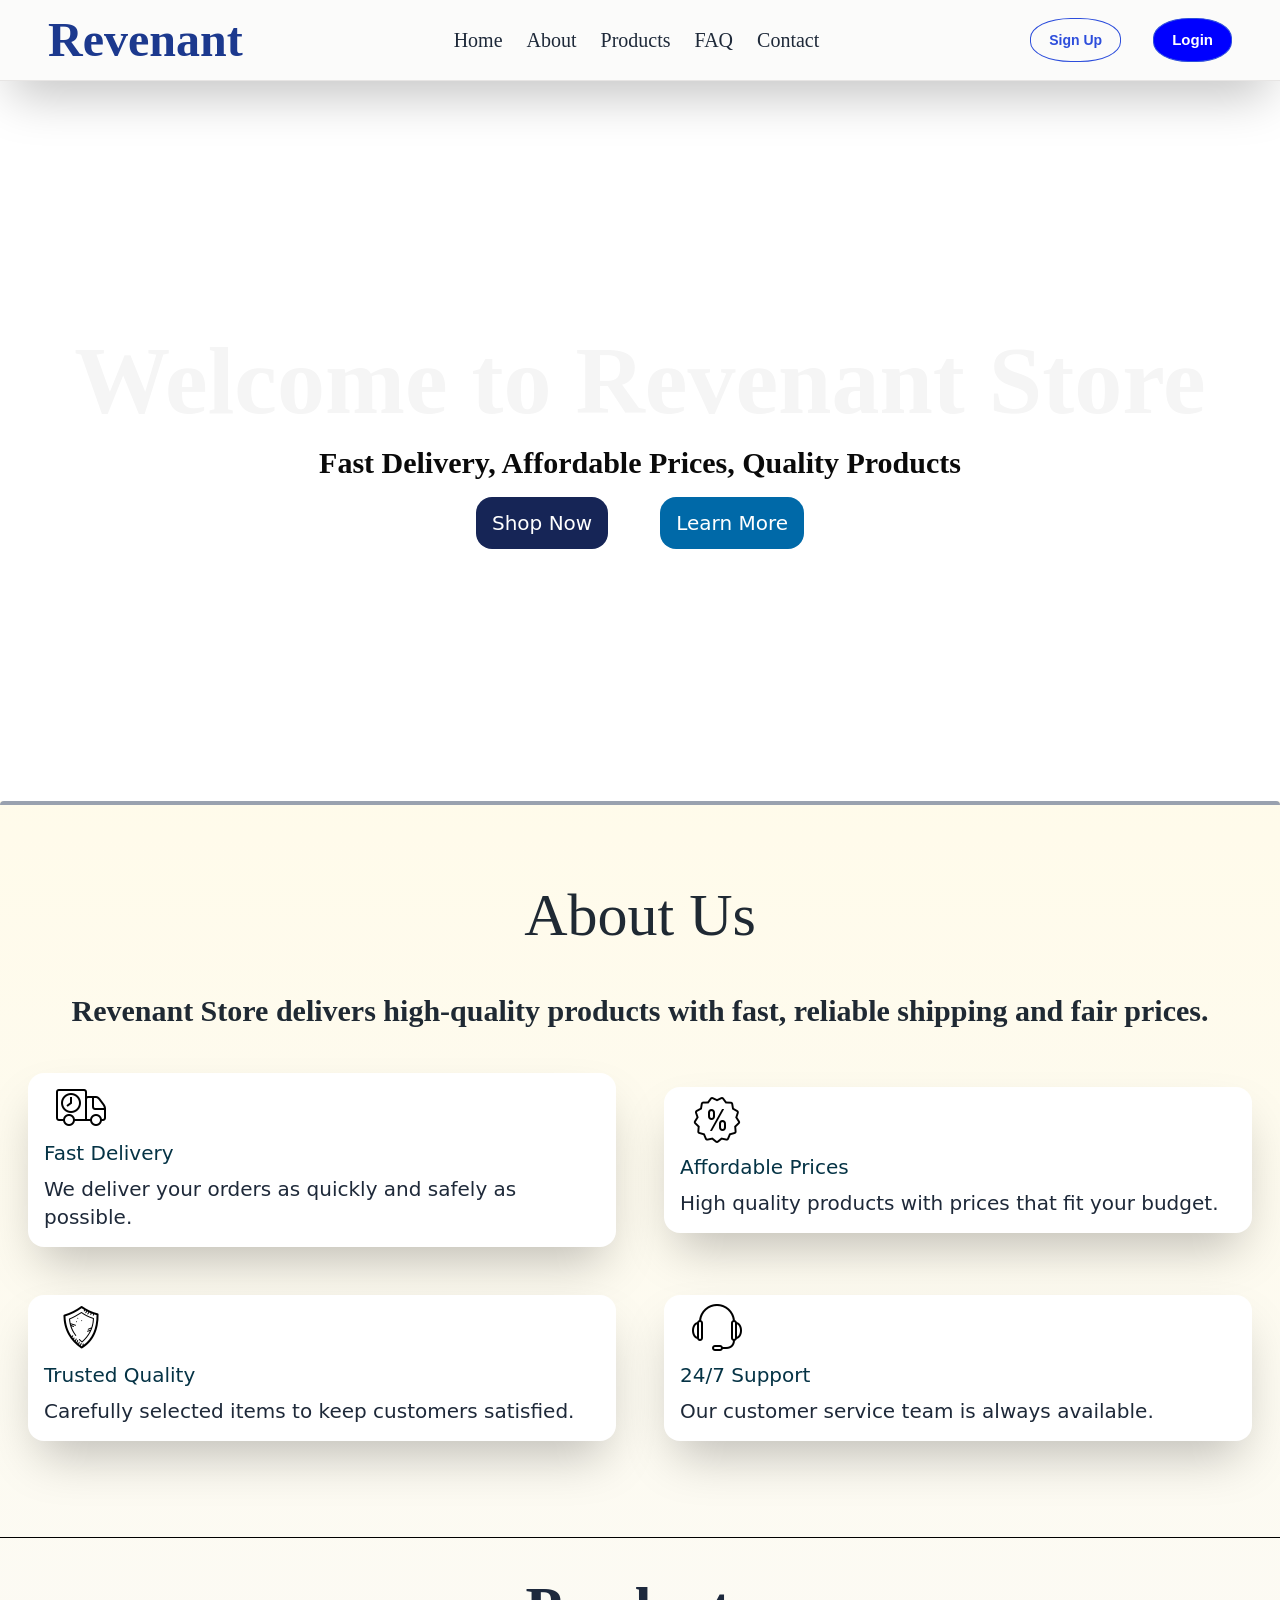
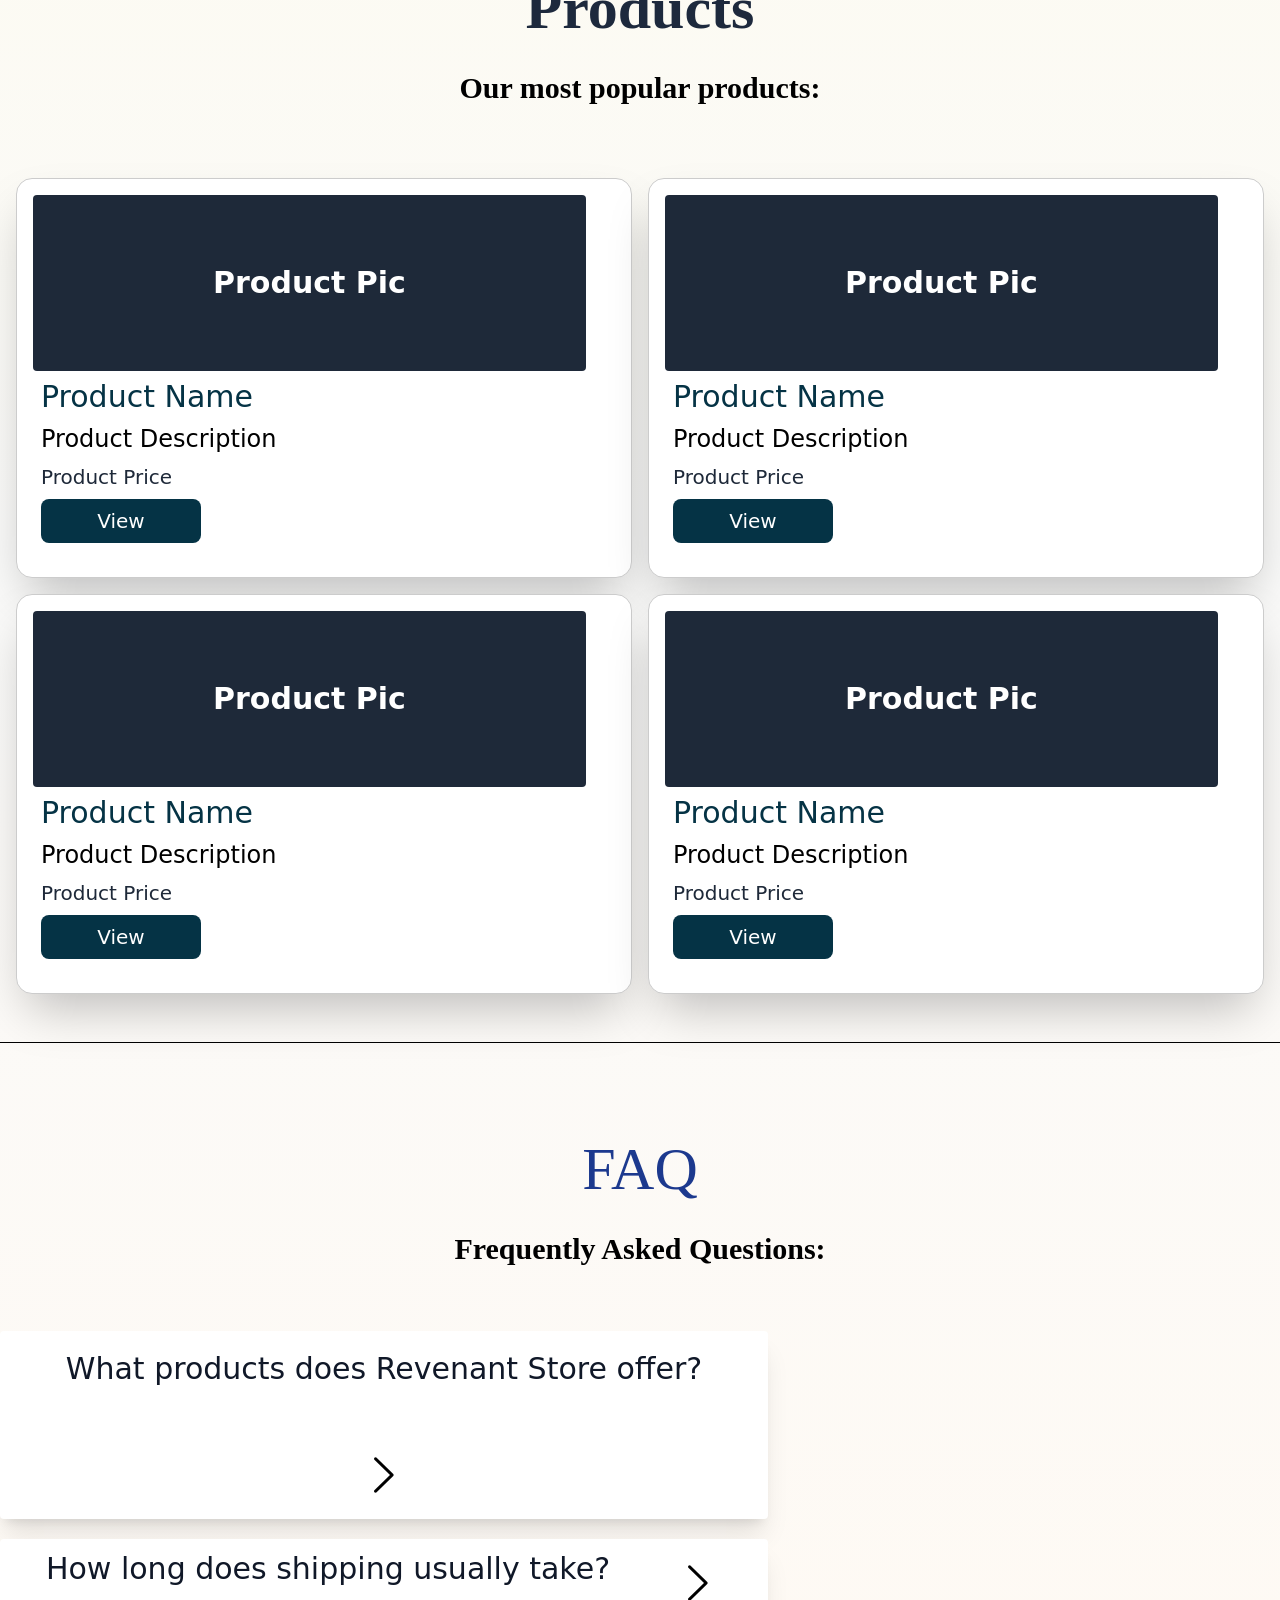
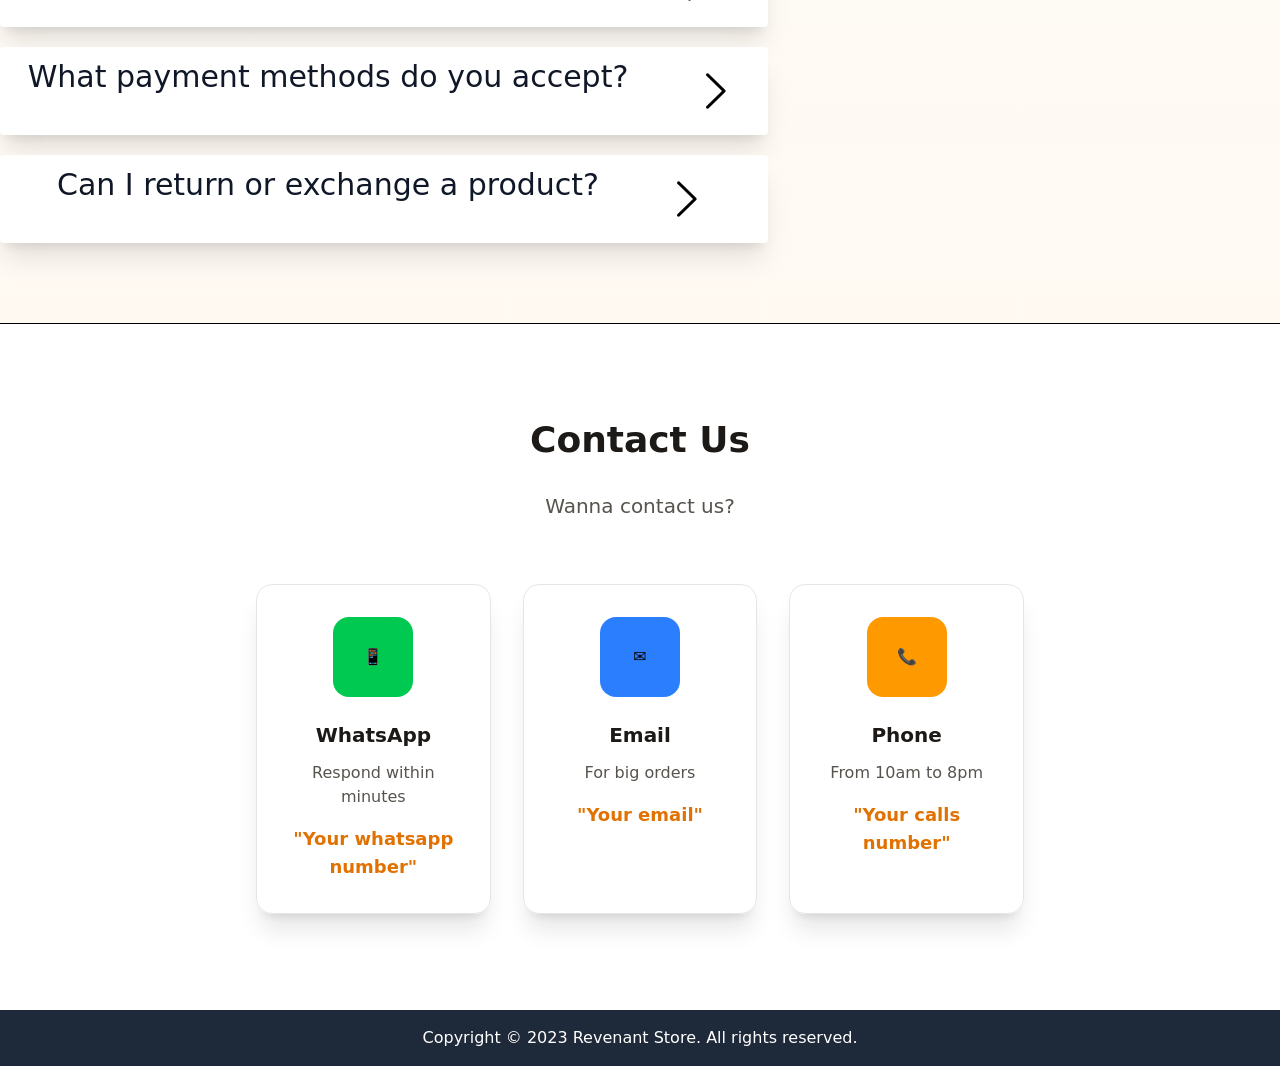
==== index.html @ ee5fde80 "Add files via upload" ====
<!DOCTYPE html>
<html lang="en">
<head>
    <meta charset="UTF-8">
    <meta name="viewport" content="width=device-width, initial-scale=1.0">
    <title>Revenant Store</title>
    <link rel="stylesheet" href="./output.css">
</head>
<body class="min-h-screen w-full overflow-x-hidden" >
    <!-- Header -->
    <div class="bg-stone-50/80 backdrop-blur-md border-b border-stone-200 z-50 sticky top-0 shadow-2xl bitter px-12  p-4">
        <nav class="  flex justify-between items-center">
            <!-- Hamburger Menu -->
            <div class="hamburger-menu w-10 h-5 flex flex-col lg:hidden justify-between gap-1 text-black">
                <span class=" w-full h-full rounded-4xl bg-black">
                </span>
                <span class=" w-full h-full rounded-4xl bg-black">
                </span>
                <span class=" w-full h-full rounded-4xl  bg-black">
                </span>
            </div>
            <!-- Logo -->
            <div class="text-5xl text-blue-900 font-semibold cursor-pointer nav-link">
                <h1><a href=""> Revenant</a></h1>
            </div>
            <!-- Menu --> 
            <div>
                <ul class="nav-menu  text-xl text-gray-800 justify-center items-center gap-6" >
                    <li>
                        <a class="nav-link" href="#">Home</a>
                    </li>
                    <li>
                        <a class="nav-link" href="#About">About</a>
                    </li>
                    <li>
                        <a class="nav-link" href="#Products">Products</a>
                    </li>
                    <li>
                        <a class="nav-link" href="#FAQ">FAQ</a>
                    </li>
                    <li>
                        <a class="nav-link" href="#Contact">Contact</a>
                    </li>
                </ul>
            </div>
            <!-- Auth-Buttons -->
                <div class="auth-btns gap-8">
                    <button class="sign-up"><a class="text-sm text-[#2d4edc] font-bold font-" href="">Sign Up</a></button>
                    <button class="log-in"><a href="">Login</a></button>
                </div>
             </div>
        </nav>
    </div>
        <!-- Hero Section -->
    <section class="flex 2xl:w-full xl:w-full flex-col justify-center items-center h-[720px] " style="background-image:  url(https://images.unsplash.com/photo-1761623134341-b746e26f4325?q=80&w=1615&auto=format&fit=crop&ixlib=rb-4.1.0&ixid=M3wxMjA3fDB8MHxwaG90by1wYWdlfHx8fGVufDB8fHx8fA%3D%3D);
     background-size:cover ;">
        <h1 class=" font-bold text-neutral-100 text-8xl max-lg:text-6xl max-xl:text-7xl max-md:text-5xl max-sm:text-4xl  text-center bitter m-4">Welcome to Revenant Store</h1>
        <p class=" font-extrabold text-3xl  text-neutral-950 max-lg:text-2xl max-sm:text-lg text-center bitter">Fast Delivery, Affordable Prices, Quality Products</p>
        <div class="flex justify-center items-center gap-5">
            <button class="text-xl shop cursor-pointer hover:bg-blue-800 bg-blue-950 py-3 font-medium px-4 rounded-2xl m-4 text-white">Shop Now</button>
            <button class="text-xl learn cursor-pointer bg-sky-700 hover:bg-sky-800   py-3 font-medium px-4 rounded-2xl m-4 text-white">Learn More</button>
        </div>
    </section>
    <section class="bg-gradient-to-b  from-amber-50   via-stone-50 to-orange-50/70 ">
            <!-- About Section -->
            <section id="About" class="border-t-4 border-gray-400 rounded  p-3  py-20 ">
            <div>
                <div class="flex flex-col items-center  text-[#1F2933] gap-12">
                    <h2 class="text-6xl  bitter">About Us</h1>
                    <p class="text-3xl mb-7 font-bold  bitter">Revenant Store delivers high‑quality products with fast, reliable shipping and fair prices.</p>
                </div>
            </div>
            
            <div class="grid grid-cols-2 max-md:grid-cols-1 justify-center items-center max-w-7xl mx-auto gap-12 p-4 ">
                <div class="bg-white p-2 rounded-2xl shadow-2xl max-w-2xl">
                    <img class="relative left-5" src="icons/icons8-delivery-50.png" alt="">
                    <h4 class="text-xl text-cyan-950 font-medium m-2">Fast Delivery</h4>
                    <p class="text-xl text-gray-800 font-medium mx-2 mb-2">We deliver your orders as quickly and safely as possible.</p>
                </div>
                <div class="bg-white p-2 rounded-2xl shadow-2xl max-w-2xl ">
                    <img class="relative left-5" src="icons/icons8-discount-50.png" alt="">
                    <h4 class="text-xl text-cyan-950 font-medium m-2">Affordable Prices</h4>
                    <p class="text-xl text-gray-800 font-medium mx-2 mb-2">High quality products with prices that fit your budget.</p>
                </div>
                <div class="bg-white p-2 rounded-2xl shadow-2xl max-w-2xl ">
                    <img class="relative left-5" src="icons/icons8-shield-50.png" alt="">
                    <h4 class="text-xl text-cyan-950 font-medium m-2">Trusted Quality</h4>
                    <p class="text-xl text-gray-800 font-medium mx-2 mb-2">Carefully selected items to keep customers satisfied.</p>
                </div>
                <div class="bg-white p-2 rounded-2xl shadow-2xl max-w-2xl ">
                    <img class="relative left-5" src="icons/icons8-headset-50.png" alt="">
                    <h4 class="text-xl text-cyan-950 font-medium m-2">24/7 Support</h4>
                    <p class="text-xl text-gray-800 font-medium mx-2 mb-2">Our customer service team is always available.</p>
                </div>
            </div>
        </section>
        <hr>
        <!-- Products Section -->
        <section id="Products" class=" py-8">
        <div class="flex flex-col justify-center items-center p-2 gap-8">
            <h2 class="text-6xl text-slate-800 font-bold bitter">Products</h1>
            <p class="text-3xl mb-12 font-bold  bitter">Our most popular products:</p>
        </div>
        <div>
            <div class=" grid grid-cols-2 max-lg:grid-cols-1 max-lg:max-w-5xl place-items-center max-w-7xl mx-auto gap-4 p-4 ">
                <div class="product-card max-lg:max-w-2xl bg-white p-4 rounded-2xl shadow-2xl flex flex-col">
                    <div class="bg-gray-800 w-[95%] rounded h-44 flex justify-center items-center" >
                        <p class="text-3xl font-semibold text-white">Product Pic</p>
                    </div>
                    <div class="flex flex-col justify-start items-start">
                        <h4 class="text-3xl text-cyan-950 font-medium m-2">Product Name</h4>
                        <p class="text-2xl text-gr   ay-800 font-medium mx-2 mb-2">Product Description</p>
                        <p class="text-xl text-gray-800 font-medium mx-2 mb-2">Product Price</p>
                        <button class="bg-cyan-950 text-xl text-white py-2 px-4 w-40 rounded-lg mx-2 mb-2">View</button>
                    </div>
                </div>
                
                <div class="product-card max-lg:max-w-2xl bg-white p-4 rounded-2xl shadow-2xl flex flex-col">
                    <div class="bg-gray-800 w-[95%] rounded h-44 flex justify-center items-center" >
                        <p class="text-3xl font-semibold text-white">Product Pic</p>
                    </div>
                    <div class="flex flex-col justify-start items-start">
                        <h4 class="text-3xl text-cyan-950 font-medium m-2">Product Name</h4>
                        <p class="text-2xl text-gr   ay-800 font-medium mx-2 mb-2">Product Description</p>
                        <p class="text-xl text-gray-800 font-medium mx-2 mb-2">Product Price</p>
                        <button class="bg-cyan-950 text-xl text-white py-2 px-4 w-40 rounded-lg mx-2 mb-2">View</button>
                    </div>
                </div>
                
                <div class="product-card max-lg:max-w-2xl bg-white p-4 rounded-2xl shadow-2xl flex flex-col">
                    <div class="bg-gray-800 w-[95%] rounded h-44 flex justify-center items-center" >
                        <p class="text-3xl font-semibold text-white">Product Pic</p>
                    </div>
                    <div class="flex flex-col justify-start items-start">
                        <h4 class="text-3xl text-cyan-950 font-medium m-2">Product Name</h4>
                        <p class="text-2xl text-gr   ay-800 font-medium mx-2 mb-2">Product Description</p>
                        <p class="text-xl text-gray-800 font-medium mx-2 mb-2">Product Price</p>
                        <button class="bg-cyan-950 text-xl text-white py-2 px-4 w-40 rounded-lg mx-2 mb-2">View</button>
                    </div>
                </div>
                <div class="product-card max-lg:max-w-2xl max-lg:hidden bg-white p-4 rounded-2xl shadow-2xl flex flex-col">
                    <div class="bg-gray-800 w-[95%] rounded h-44 flex justify-center items-center" >
                        <p class="text-3xl font-semibold text-white">Product Pic</p>
                    </div>
                    <div class="flex flex-col justify-start items-start">
                        <h4 class="text-3xl text-cyan-950 font-medium m-2">Product Name</h4>
                        <p class="text-2xl text-gr   ay-800 font-medium mx-2 mb-2">Product Description</p>
                        <p class="text-xl text-gray-800 font-medium mx-2 mb-2">Product Price</p>
                        <button class="bg-cyan-950 text-xl text-white py-2 px-4 w-40 rounded-lg mx-2 mb-2">View</button>
                    </div>
                </div>
                
            </div>
        </div>
        </section>
        <hr>
            <!-- FAQ Section -->
        <section id="FAQ" class="py-20">
            <div class="flex flex-col justify-center items-center p-4 gap-8">
                    <h2 class="text-6xl text-start text-blue-900 bitter">FAQ</h1>
                    <p class="text-3xl mb-12 font-bold  bitter">Frequently Asked Questions:</p>
            </div>
            <div class="flex flex-col max-w-3xl justify-start items-start gap-5">
                <!-- question-1 -->
                <div class="faq-item flex flex-col items-center justify-center">
                    <div  class="  question flex-wrap rounded  cursor-pointer hover:bg-zinc-200 transition-all duration-150 delay-25 flex justify-center  bg-white shadow-xl p-5 gap-16 ">
                        <h5 class="text-gray-900 text-center text-3xl max-md:text-2xl">What products does Revenant Store offer?</h5>
                        <img class="arrow" src="icons/icons8-arrow-48.png" alt="">
                    </div>
                    <div class=" answer bg-gray-100 ">
                        <p class="text-gray-600 text-2xl m-4">We offer a variety of high‑quality products selected to match customers’ daily needs.</p>
                    </div>
                </div>
                <!-- question-2 -->
                <div class="faq-item flex flex-col items-center justify-center">
                    <div  class=" question flex-wrap rounded  cursor-pointer hover:bg-zinc-200 transition-all duration-150 delay-25 flex justify-center items-stretch bg-white shadow-xl p-5 gap-16 ">
                        <h5 class="text-gray-900 relative bottom-2 text-center text-3xl">How long does shipping usually take?</h5>
                        <img class="arrow" src="icons/icons8-arrow-48.png" alt="">
                    </div>
                    <div class=" answer w-full  bg-gray-100 ">
                        <p class="text-gray-600 text-2xl m-4">Orders are typically processed within 24 hours, and delivery takes about 2–5
                            business days depending on your location.    
                        </p>
                    </div>
                </div>
                <!-- question-3 -->
                <div class="faq-item flex flex-col items-center justify-center">
                    <div  class=" question flex-wrap rounded  cursor-pointer hover:bg-zinc-200 transition-all duration-150 delay-25 flex justify-center items-stretch bg-white shadow-xl p-5 gap-16">
                        <h5 class="text-gray-900 relative bottom-2 text-center text-3xl">What payment methods do you accept?</h5>
                        <img class="arrow" src="icons/icons8-arrow-48.png" alt="">
                    </div>
                    <div class=" answer bg-gray-100  ">
                        <p class="text-gray-600 text-2xl m-4">We accept major credit/debit cards and other secure online payment options.</p>
                    </div>
                </div>
                <!-- question-4 -->
                <div class="faq-item max-w-3xl flex flex-col items-center justify-center">
                    <div  class=" question flex-wrap rounded  cursor-pointer hover:bg-zinc-200 transition-all duration-150 delay-25 flex justify-center items-stretch bg-white shadow-xl p-5 gap-16">
                        <h5 class="text-gray-900 relative bottom-2 text-center text-3xl">Can I return or exchange a product?</h5>
                        <img class="arrow" src="icons/icons8-arrow-48.png" alt="">
                    </div>
                    <div class=" answer bg-gray-100 ">
                        <p class="text-gray-600 text-2xl">Yes, you can request a return or exchange within a limited period if the product is 
                            unused and in its original condition.

                        </p>
                    </div>
                </div>
            </div>
        </section>
    </section>
    <hr>
    <!-- Contact Section -->
    <section class="py-24 relative z-10" id="Contact">
        <div class="max-w-4xl mx-auto px-6 text-center">
            <div>
                <h2 class="text-4xl font-bold text-stone-900 mb-8">Contact Us</h2>
                <p class="text-stone-600 mb-16 max-w-2xl mx-auto text-xl">Wanna contact us?</p>
            </div>
            <div class="grid md:grid-cols-3 gap-8 max-w-3xl mx-auto">
            <!-- WhatsApp -->
                <a href="#Contact" class="group bg-white/90 backdrop-blur-sm p-8 rounded-2xl border border-stone-200 shadow-xl hover:shadow-2xl hover:border-amber-300 transition-all duration-500 flex flex-col items-center text-center">
                    <div class="w-20 h-20 bg-green-500 rounded-2xl flex items-center justify-center mb-6 group-hover:scale-110 transition-transform">
                    📱
                    </div>
                    <h3 class="text-xl font-bold text-stone-900 mb-3">WhatsApp</h3>
                    <p class="text-stone-600 mb-4">Respond within minutes</p>
                    <span class="text-amber-600 font-bold text-lg">"Your whatsapp number"</span>
                </a>
            
            <!-- Email -->
                <a href="#Contact" class="group bg-white/90 backdrop-blur-sm p-8 rounded-2xl border border-stone-200 shadow-xl hover:shadow-2xl hover:border-amber-300 transition-all duration-500 flex flex-col items-center text-center">
                    <div class="w-20 h-20 bg-blue-500 rounded-2xl flex items-center justify-center mb-6 group-hover:scale-110 transition-transform">
                    ✉️
                    </div>
                    <h3 class="text-xl font-bold text-stone-900 mb-3">Email</h3>
                    <p class="text-stone-600 mb-4">For big orders</p>
                    <span class="text-amber-600 font-bold text-lg">"Your email"</span>
                </a>
            
            <!-- Phone -->
                <a href="#Contact" class="group bg-white/90 backdrop-blur-sm p-8 rounded-2xl border border-stone-200 shadow-xl hover:shadow-2xl hover:border-amber-300 transition-all duration-500 flex flex-col items-center text-center">
                    <div class="w-20 h-20 bg-amber-500 rounded-2xl flex items-center justify-center mb-6 group-hover:scale-110 transition-transform">
                    📞
                    </div>
                    <h3 class="text-xl font-bold text-stone-900 mb-3">Phone</h3>
                    <p class="text-stone-600 mb-4">From 10am to 8pm</p>
                    <span class="text-amber-600 font-bold text-lg">"Your calls number"</span>
                </a>
            </div>
        </div>
    </section>

    <footer>
        <div class="bg-gray-800 p-4 text-white text-center">
            <p>Copyright &copy; 2023 Revenant Store. All rights reserved.</p>
        </div>
    </footer>

    <!--script-->
    <script src="script.js"></script>
</body>
</html>
---- output.css ----
/*! tailwindcss v4.1.18 | MIT License | https://tailwindcss.com */
@layer properties;
@layer theme, base, components, utilities;
@layer theme {
  :root, :host {
    --font-sans: ui-sans-serif, system-ui, sans-serif, "Apple Color Emoji",
      "Segoe UI Emoji", "Segoe UI Symbol", "Noto Color Emoji";
    --font-mono: ui-monospace, SFMono-Regular, Menlo, Monaco, Consolas, "Liberation Mono",
      "Courier New", monospace;
    --color-orange-50: oklch(98% 0.016 73.684);
    --color-amber-50: oklch(98.7% 0.022 95.277);
    --color-amber-300: oklch(87.9% 0.169 91.605);
    --color-amber-500: oklch(76.9% 0.188 70.08);
    --color-amber-600: oklch(66.6% 0.179 58.318);
    --color-amber-700: oklch(55.5% 0.163 48.998);
    --color-green-500: oklch(72.3% 0.219 149.579);
    --color-cyan-950: oklch(30.2% 0.056 229.695);
    --color-sky-700: oklch(50% 0.134 242.749);
    --color-sky-800: oklch(44.3% 0.11 240.79);
    --color-blue-500: oklch(62.3% 0.214 259.815);
    --color-blue-800: oklch(42.4% 0.199 265.638);
    --color-blue-900: oklch(37.9% 0.146 265.522);
    --color-blue-950: oklch(28.2% 0.091 267.935);
    --color-slate-800: oklch(27.9% 0.041 260.031);
    --color-gray-100: oklch(96.7% 0.003 264.542);
    --color-gray-400: oklch(70.7% 0.022 261.325);
    --color-gray-600: oklch(44.6% 0.03 256.802);
    --color-gray-800: oklch(27.8% 0.033 256.848);
    --color-gray-900: oklch(21% 0.034 264.665);
    --color-zinc-200: oklch(92% 0.004 286.32);
    --color-neutral-100: oklch(97% 0 0);
    --color-neutral-950: oklch(14.5% 0 0);
    --color-stone-50: oklch(98.5% 0.001 106.423);
    --color-stone-200: oklch(92.3% 0.003 48.717);
    --color-stone-600: oklch(44.4% 0.011 73.639);
    --color-stone-900: oklch(21.6% 0.006 56.043);
    --color-black: #000;
    --color-white: #fff;
    --spacing: 0.25rem;
    --container-2xl: 42rem;
    --container-3xl: 48rem;
    --container-4xl: 56rem;
    --container-5xl: 64rem;
    --container-7xl: 80rem;
    --text-sm: 0.875rem;
    --text-sm--line-height: calc(1.25 / 0.875);
    --text-lg: 1.125rem;
    --text-lg--line-height: calc(1.75 / 1.125);
    --text-xl: 1.25rem;
    --text-xl--line-height: calc(1.75 / 1.25);
    --text-2xl: 1.5rem;
    --text-2xl--line-height: calc(2 / 1.5);
    --text-3xl: 1.875rem;
    --text-3xl--line-height: calc(2.25 / 1.875);
    --text-4xl: 2.25rem;
    --text-4xl--line-height: calc(2.5 / 2.25);
    --text-5xl: 3rem;
    --text-5xl--line-height: 1;
    --text-6xl: 3.75rem;
    --text-6xl--line-height: 1;
    --text-7xl: 4.5rem;
    --text-7xl--line-height: 1;
    --text-8xl: 6rem;
    --text-8xl--line-height: 1;
    --font-weight-medium: 500;
    --font-weight-semibold: 600;
    --font-weight-bold: 700;
    --font-weight-extrabold: 800;
    --radius-lg: 0.5rem;
    --radius-2xl: 1rem;
    --radius-4xl: 2rem;
    --ease-in-out: cubic-bezier(0.4, 0, 0.2, 1);
    --blur-sm: 8px;
    --blur-md: 12px;
    --default-transition-duration: 150ms;
    --default-transition-timing-function: cubic-bezier(0.4, 0, 0.2, 1);
    --default-font-family: var(--font-sans);
    --default-mono-font-family: var(--font-mono);
  }
}
@layer base {
  *, ::after, ::before, ::backdrop, ::file-selector-button {
    box-sizing: border-box;
    margin: 0;
    padding: 0;
    border: 0 solid;
  }
  html, :host {
    line-height: 1.5;
    -webkit-text-size-adjust: 100%;
    tab-size: 4;
    font-family: var(--default-font-family, ui-sans-serif, system-ui, sans-serif, "Apple Color Emoji", "Segoe UI Emoji", "Segoe UI Symbol", "Noto Color Emoji");
    font-feature-settings: var(--default-font-feature-settings, normal);
    font-variation-settings: var(--default-font-variation-settings, normal);
    -webkit-tap-highlight-color: transparent;
  }
  hr {
    height: 0;
    color: inherit;
    border-top-width: 1px;
  }
  abbr:where([title]) {
    -webkit-text-decoration: underline dotted;
    text-decoration: underline dotted;
  }
  h1, h2, h3, h4, h5, h6 {
    font-size: inherit;
    font-weight: inherit;
  }
  a {
    color: inherit;
    -webkit-text-decoration: inherit;
    text-decoration: inherit;
  }
  b, strong {
    font-weight: bolder;
  }
  code, kbd, samp, pre {
    font-family: var(--default-mono-font-family, ui-monospace, SFMono-Regular, Menlo, Monaco, Consolas, "Liberation Mono", "Courier New", monospace);
    font-feature-settings: var(--default-mono-font-feature-settings, normal);
    font-variation-settings: var(--default-mono-font-variation-settings, normal);
    font-size: 1em;
  }
  small {
    font-size: 80%;
  }
  sub, sup {
    font-size: 75%;
    line-height: 0;
    position: relative;
    vertical-align: baseline;
  }
  sub {
    bottom: -0.25em;
  }
  sup {
    top: -0.5em;
  }
  table {
    text-indent: 0;
    border-color: inherit;
    border-collapse: collapse;
  }
  :-moz-focusring {
    outline: auto;
  }
  progress {
    vertical-align: baseline;
  }
  summary {
    display: list-item;
  }
  ol, ul, menu {
    list-style: none;
  }
  img, svg, video, canvas, audio, iframe, embed, object {
    display: block;
    vertical-align: middle;
  }
  img, video {
    max-width: 100%;
    height: auto;
  }
  button, input, select, optgroup, textarea, ::file-selector-button {
    font: inherit;
    font-feature-settings: inherit;
    font-variation-settings: inherit;
    letter-spacing: inherit;
    color: inherit;
    border-radius: 0;
    background-color: transparent;
    opacity: 1;
  }
  :where(select:is([multiple], [size])) optgroup {
    font-weight: bolder;
  }
  :where(select:is([multiple], [size])) optgroup option {
    padding-inline-start: 20px;
  }
  ::file-selector-button {
    margin-inline-end: 4px;
  }
  ::placeholder {
    opacity: 1;
  }
  @supports (not (-webkit-appearance: -apple-pay-button))  or (contain-intrinsic-size: 1px) {
    ::placeholder {
      color: currentcolor;
      @supports (color: color-mix(in lab, red, red)) {
        color: color-mix(in oklab, currentcolor 50%, transparent);
      }
    }
  }
  textarea {
    resize: vertical;
  }
  ::-webkit-search-decoration {
    -webkit-appearance: none;
  }
  ::-webkit-date-and-time-value {
    min-height: 1lh;
    text-align: inherit;
  }
  ::-webkit-datetime-edit {
    display: inline-flex;
  }
  ::-webkit-datetime-edit-fields-wrapper {
    padding: 0;
  }
  ::-webkit-datetime-edit, ::-webkit-datetime-edit-year-field, ::-webkit-datetime-edit-month-field, ::-webkit-datetime-edit-day-field, ::-webkit-datetime-edit-hour-field, ::-webkit-datetime-edit-minute-field, ::-webkit-datetime-edit-second-field, ::-webkit-datetime-edit-millisecond-field, ::-webkit-datetime-edit-meridiem-field {
    padding-block: 0;
  }
  ::-webkit-calendar-picker-indicator {
    line-height: 1;
  }
  :-moz-ui-invalid {
    box-shadow: none;
  }
  button, input:where([type="button"], [type="reset"], [type="submit"]), ::file-selector-button {
    appearance: button;
  }
  ::-webkit-inner-spin-button, ::-webkit-outer-spin-button {
    height: auto;
  }
  [hidden]:where(:not([hidden="until-found"])) {
    display: none !important;
  }
}
@layer utilities {
  .relative {
    position: relative;
  }
  .sticky {
    position: sticky;
  }
  .top-0 {
    top: calc(var(--spacing) * 0);
  }
  .bottom-2 {
    bottom: calc(var(--spacing) * 2);
  }
  .left-5 {
    left: calc(var(--spacing) * 5);
  }
  .z-10 {
    z-index: 10;
  }
  .z-50 {
    z-index: 50;
  }
  .m-2 {
    margin: calc(var(--spacing) * 2);
  }
  .m-4 {
    margin: calc(var(--spacing) * 4);
  }
  .mx-2 {
    margin-inline: calc(var(--spacing) * 2);
  }
  .mx-auto {
    margin-inline: auto;
  }
  .mb-2 {
    margin-bottom: calc(var(--spacing) * 2);
  }
  .mb-3 {
    margin-bottom: calc(var(--spacing) * 3);
  }
  .mb-4 {
    margin-bottom: calc(var(--spacing) * 4);
  }
  .mb-6 {
    margin-bottom: calc(var(--spacing) * 6);
  }
  .mb-7 {
    margin-bottom: calc(var(--spacing) * 7);
  }
  .mb-8 {
    margin-bottom: calc(var(--spacing) * 8);
  }
  .mb-12 {
    margin-bottom: calc(var(--spacing) * 12);
  }
  .mb-16 {
    margin-bottom: calc(var(--spacing) * 16);
  }
  .flex {
    display: flex;
  }
  .grid {
    display: grid;
  }
  .h-5 {
    height: calc(var(--spacing) * 5);
  }
  .h-20 {
    height: calc(var(--spacing) * 20);
  }
  .h-44 {
    height: calc(var(--spacing) * 44);
  }
  .h-\[720px\] {
    height: 720px;
  }
  .h-full {
    height: 100%;
  }
  .min-h-screen {
    min-height: 100vh;
  }
  .w-10 {
    width: calc(var(--spacing) * 10);
  }
  .w-20 {
    width: calc(var(--spacing) * 20);
  }
  .w-40 {
    width: calc(var(--spacing) * 40);
  }
  .w-\[95\%\] {
    width: 95%;
  }
  .w-full {
    width: 100%;
  }
  .max-w-2xl {
    max-width: var(--container-2xl);
  }
  .max-w-3xl {
    max-width: var(--container-3xl);
  }
  .max-w-4xl {
    max-width: var(--container-4xl);
  }
  .max-w-7xl {
    max-width: var(--container-7xl);
  }
  .transform {
    transform: var(--tw-rotate-x,) var(--tw-rotate-y,) var(--tw-rotate-z,) var(--tw-skew-x,) var(--tw-skew-y,);
  }
  .cursor-pointer {
    cursor: pointer;
  }
  .grid-cols-2 {
    grid-template-columns: repeat(2, minmax(0, 1fr));
  }
  .flex-col {
    flex-direction: column;
  }
  .flex-wrap {
    flex-wrap: wrap;
  }
  .place-items-center {
    place-items: center;
  }
  .items-center {
    align-items: center;
  }
  .items-start {
    align-items: flex-start;
  }
  .items-stretch {
    align-items: stretch;
  }
  .justify-between {
    justify-content: space-between;
  }
  .justify-center {
    justify-content: center;
  }
  .justify-start {
    justify-content: flex-start;
  }
  .gap-1 {
    gap: calc(var(--spacing) * 1);
  }
  .gap-4 {
    gap: calc(var(--spacing) * 4);
  }
  .gap-5 {
    gap: calc(var(--spacing) * 5);
  }
  .gap-6 {
    gap: calc(var(--spacing) * 6);
  }
  .gap-8 {
    gap: calc(var(--spacing) * 8);
  }
  .gap-12 {
    gap: calc(var(--spacing) * 12);
  }
  .gap-16 {
    gap: calc(var(--spacing) * 16);
  }
  .overflow-x-hidden {
    overflow-x: hidden;
  }
  .rounded {
    border-radius: 0.25rem;
  }
  .rounded-2xl {
    border-radius: var(--radius-2xl);
  }
  .rounded-4xl {
    border-radius: var(--radius-4xl);
  }
  .rounded-lg {
    border-radius: var(--radius-lg);
  }
  .border {
    border-style: var(--tw-border-style);
    border-width: 1px;
  }
  .border-t-4 {
    border-top-style: var(--tw-border-style);
    border-top-width: 4px;
  }
  .border-b {
    border-bottom-style: var(--tw-border-style);
    border-bottom-width: 1px;
  }
  .border-gray-400 {
    border-color: var(--color-gray-400);
  }
  .border-stone-200 {
    border-color: var(--color-stone-200);
  }
  .bg-amber-500 {
    background-color: var(--color-amber-500);
  }
  .bg-black {
    background-color: var(--color-black);
  }
  .bg-blue-500 {
    background-color: var(--color-blue-500);
  }
  .bg-blue-950 {
    background-color: var(--color-blue-950);
  }
  .bg-cyan-950 {
    background-color: var(--color-cyan-950);
  }
  .bg-gray-100 {
    background-color: var(--color-gray-100);
  }
  .bg-gray-800 {
    background-color: var(--color-gray-800);
  }
  .bg-green-500 {
    background-color: var(--color-green-500);
  }
  .bg-sky-700 {
    background-color: var(--color-sky-700);
  }
  .bg-stone-50\/80 {
    background-color: color-mix(in srgb, oklch(98.5% 0.001 106.423) 80%, transparent);
    @supports (color: color-mix(in lab, red, red)) {
      background-color: color-mix(in oklab, var(--color-stone-50) 80%, transparent);
    }
  }
  .bg-white {
    background-color: var(--color-white);
  }
  .bg-white\/90 {
    background-color: color-mix(in srgb, #fff 90%, transparent);
    @supports (color: color-mix(in lab, red, red)) {
      background-color: color-mix(in oklab, var(--color-white) 90%, transparent);
    }
  }
  .bg-gradient-to-b {
    --tw-gradient-position: to bottom in oklab;
    background-image: linear-gradient(var(--tw-gradient-stops));
  }
  .from-amber-50 {
    --tw-gradient-from: var(--color-amber-50);
    --tw-gradient-stops: var(--tw-gradient-via-stops, var(--tw-gradient-position), var(--tw-gradient-from) var(--tw-gradient-from-position), var(--tw-gradient-to) var(--tw-gradient-to-position));
  }
  .via-stone-50 {
    --tw-gradient-via: var(--color-stone-50);
    --tw-gradient-via-stops: var(--tw-gradient-position), var(--tw-gradient-from) var(--tw-gradient-from-position), var(--tw-gradient-via) var(--tw-gradient-via-position), var(--tw-gradient-to) var(--tw-gradient-to-position);
    --tw-gradient-stops: var(--tw-gradient-via-stops);
  }
  .to-orange-50\/70 {
    --tw-gradient-to: color-mix(in srgb, oklch(98% 0.016 73.684) 70%, transparent);
    @supports (color: color-mix(in lab, red, red)) {
      --tw-gradient-to: color-mix(in oklab, var(--color-orange-50) 70%, transparent);
    }
    --tw-gradient-stops: var(--tw-gradient-via-stops, var(--tw-gradient-position), var(--tw-gradient-from) var(--tw-gradient-from-position), var(--tw-gradient-to) var(--tw-gradient-to-position));
  }
  .p-2 {
    padding: calc(var(--spacing) * 2);
  }
  .p-3 {
    padding: calc(var(--spacing) * 3);
  }
  .p-4 {
    padding: calc(var(--spacing) * 4);
  }
  .p-5 {
    padding: calc(var(--spacing) * 5);
  }
  .p-8 {
    padding: calc(var(--spacing) * 8);
  }
  .px-4 {
    padding-inline: calc(var(--spacing) * 4);
  }
  .px-6 {
    padding-inline: calc(var(--spacing) * 6);
  }
  .px-12 {
    padding-inline: calc(var(--spacing) * 12);
  }
  .py-2 {
    padding-block: calc(var(--spacing) * 2);
  }
  .py-3 {
    padding-block: calc(var(--spacing) * 3);
  }
  .py-8 {
    padding-block: calc(var(--spacing) * 8);
  }
  .py-20 {
    padding-block: calc(var(--spacing) * 20);
  }
  .py-24 {
    padding-block: calc(var(--spacing) * 24);
  }
  .text-center {
    text-align: center;
  }
  .text-start {
    text-align: start;
  }
  .text-2xl {
    font-size: var(--text-2xl);
    line-height: var(--tw-leading, var(--text-2xl--line-height));
  }
  .text-3xl {
    font-size: var(--text-3xl);
    line-height: var(--tw-leading, var(--text-3xl--line-height));
  }
  .text-4xl {
    font-size: var(--text-4xl);
    line-height: var(--tw-leading, var(--text-4xl--line-height));
  }
  .text-5xl {
    font-size: var(--text-5xl);
    line-height: var(--tw-leading, var(--text-5xl--line-height));
  }
  .text-6xl {
    font-size: var(--text-6xl);
    line-height: var(--tw-leading, var(--text-6xl--line-height));
  }
  .text-8xl {
    font-size: var(--text-8xl);
    line-height: var(--tw-leading, var(--text-8xl--line-height));
  }
  .text-lg {
    font-size: var(--text-lg);
    line-height: var(--tw-leading, var(--text-lg--line-height));
  }
  .text-sm {
    font-size: var(--text-sm);
    line-height: var(--tw-leading, var(--text-sm--line-height));
  }
  .text-xl {
    font-size: var(--text-xl);
    line-height: var(--tw-leading, var(--text-xl--line-height));
  }
  .font-bold {
    --tw-font-weight: var(--font-weight-bold);
    font-weight: var(--font-weight-bold);
  }
  .font-extrabold {
    --tw-font-weight: var(--font-weight-extrabold);
    font-weight: var(--font-weight-extrabold);
  }
  .font-medium {
    --tw-font-weight: var(--font-weight-medium);
    font-weight: var(--font-weight-medium);
  }
  .font-semibold {
    --tw-font-weight: var(--font-weight-semibold);
    font-weight: var(--font-weight-semibold);
  }
  .text-\[\#1F2933\] {
    color: #1F2933;
  }
  .text-\[\#2d4edc\] {
    color: #2d4edc;
  }
  .text-amber-600 {
    color: var(--color-amber-600);
  }
  .text-black {
    color: var(--color-black);
  }
  .text-blue-900 {
    color: var(--color-blue-900);
  }
  .text-cyan-950 {
    color: var(--color-cyan-950);
  }
  .text-gray-600 {
    color: var(--color-gray-600);
  }
  .text-gray-800 {
    color: var(--color-gray-800);
  }
  .text-gray-900 {
    color: var(--color-gray-900);
  }
  .text-neutral-100 {
    color: var(--color-neutral-100);
  }
  .text-neutral-950 {
    color: var(--color-neutral-950);
  }
  .text-slate-800 {
    color: var(--color-slate-800);
  }
  .text-stone-600 {
    color: var(--color-stone-600);
  }
  .text-stone-900 {
    color: var(--color-stone-900);
  }
  .text-white {
    color: var(--color-white);
  }
  .shadow-2xl {
    --tw-shadow: 0 25px 50px -12px var(--tw-shadow-color, rgb(0 0 0 / 0.25));
    box-shadow: var(--tw-inset-shadow), var(--tw-inset-ring-shadow), var(--tw-ring-offset-shadow), var(--tw-ring-shadow), var(--tw-shadow);
  }
  .shadow-xl {
    --tw-shadow: 0 20px 25px -5px var(--tw-shadow-color, rgb(0 0 0 / 0.1)), 0 8px 10px -6px var(--tw-shadow-color, rgb(0 0 0 / 0.1));
    box-shadow: var(--tw-inset-shadow), var(--tw-inset-ring-shadow), var(--tw-ring-offset-shadow), var(--tw-ring-shadow), var(--tw-shadow);
  }
  .backdrop-blur-md {
    --tw-backdrop-blur: blur(var(--blur-md));
    -webkit-backdrop-filter: var(--tw-backdrop-blur,) var(--tw-backdrop-brightness,) var(--tw-backdrop-contrast,) var(--tw-backdrop-grayscale,) var(--tw-backdrop-hue-rotate,) var(--tw-backdrop-invert,) var(--tw-backdrop-opacity,) var(--tw-backdrop-saturate,) var(--tw-backdrop-sepia,);
    backdrop-filter: var(--tw-backdrop-blur,) var(--tw-backdrop-brightness,) var(--tw-backdrop-contrast,) var(--tw-backdrop-grayscale,) var(--tw-backdrop-hue-rotate,) var(--tw-backdrop-invert,) var(--tw-backdrop-opacity,) var(--tw-backdrop-saturate,) var(--tw-backdrop-sepia,);
  }
  .backdrop-blur-sm {
    --tw-backdrop-blur: blur(var(--blur-sm));
    -webkit-backdrop-filter: var(--tw-backdrop-blur,) var(--tw-backdrop-brightness,) var(--tw-backdrop-contrast,) var(--tw-backdrop-grayscale,) var(--tw-backdrop-hue-rotate,) var(--tw-backdrop-invert,) var(--tw-backdrop-opacity,) var(--tw-backdrop-saturate,) var(--tw-backdrop-sepia,);
    backdrop-filter: var(--tw-backdrop-blur,) var(--tw-backdrop-brightness,) var(--tw-backdrop-contrast,) var(--tw-backdrop-grayscale,) var(--tw-backdrop-hue-rotate,) var(--tw-backdrop-invert,) var(--tw-backdrop-opacity,) var(--tw-backdrop-saturate,) var(--tw-backdrop-sepia,);
  }
  .transition-all {
    transition-property: all;
    transition-timing-function: var(--tw-ease, var(--default-transition-timing-function));
    transition-duration: var(--tw-duration, var(--default-transition-duration));
  }
  .transition-transform {
    transition-property: transform, translate, scale, rotate;
    transition-timing-function: var(--tw-ease, var(--default-transition-timing-function));
    transition-duration: var(--tw-duration, var(--default-transition-duration));
  }
  .delay-25 {
    transition-delay: 25ms;
  }
  .duration-150 {
    --tw-duration: 150ms;
    transition-duration: 150ms;
  }
  .duration-500 {
    --tw-duration: 500ms;
    transition-duration: 500ms;
  }
  .group-hover\:scale-110 {
    &:is(:where(.group):hover *) {
      @media (hover: hover) {
        --tw-scale-x: 110%;
        --tw-scale-y: 110%;
        --tw-scale-z: 110%;
        scale: var(--tw-scale-x) var(--tw-scale-y);
      }
    }
  }
  .hover\:border-amber-300 {
    &:hover {
      @media (hover: hover) {
        border-color: var(--color-amber-300);
      }
    }
  }
  .hover\:bg-blue-800 {
    &:hover {
      @media (hover: hover) {
        background-color: var(--color-blue-800);
      }
    }
  }
  .hover\:bg-sky-800 {
    &:hover {
      @media (hover: hover) {
        background-color: var(--color-sky-800);
      }
    }
  }
  .hover\:bg-zinc-200 {
    &:hover {
      @media (hover: hover) {
        background-color: var(--color-zinc-200);
      }
    }
  }
  .hover\:shadow-2xl {
    &:hover {
      @media (hover: hover) {
        --tw-shadow: 0 25px 50px -12px var(--tw-shadow-color, rgb(0 0 0 / 0.25));
        box-shadow: var(--tw-inset-shadow), var(--tw-inset-ring-shadow), var(--tw-ring-offset-shadow), var(--tw-ring-shadow), var(--tw-shadow);
      }
    }
  }
  .max-xl\:text-7xl {
    @media (width < 80rem) {
      font-size: var(--text-7xl);
      line-height: var(--tw-leading, var(--text-7xl--line-height));
    }
  }
  .max-lg\:hidden {
    @media (width < 64rem) {
      display: none;
    }
  }
  .max-lg\:max-w-2xl {
    @media (width < 64rem) {
      max-width: var(--container-2xl);
    }
  }
  .max-lg\:max-w-5xl {
    @media (width < 64rem) {
      max-width: var(--container-5xl);
    }
  }
  .max-lg\:grid-cols-1 {
    @media (width < 64rem) {
      grid-template-columns: repeat(1, minmax(0, 1fr));
    }
  }
  .max-lg\:text-2xl {
    @media (width < 64rem) {
      font-size: var(--text-2xl);
      line-height: var(--tw-leading, var(--text-2xl--line-height));
    }
  }
  .max-lg\:text-6xl {
    @media (width < 64rem) {
      font-size: var(--text-6xl);
      line-height: var(--tw-leading, var(--text-6xl--line-height));
    }
  }
  .max-md\:grid-cols-1 {
    @media (width < 48rem) {
      grid-template-columns: repeat(1, minmax(0, 1fr));
    }
  }
  .max-md\:text-2xl {
    @media (width < 48rem) {
      font-size: var(--text-2xl);
      line-height: var(--tw-leading, var(--text-2xl--line-height));
    }
  }
  .max-md\:text-5xl {
    @media (width < 48rem) {
      font-size: var(--text-5xl);
      line-height: var(--tw-leading, var(--text-5xl--line-height));
    }
  }
  .max-sm\:text-4xl {
    @media (width < 40rem) {
      font-size: var(--text-4xl);
      line-height: var(--tw-leading, var(--text-4xl--line-height));
    }
  }
  .max-sm\:text-lg {
    @media (width < 40rem) {
      font-size: var(--text-lg);
      line-height: var(--tw-leading, var(--text-lg--line-height));
    }
  }
  .md\:grid-cols-3 {
    @media (width >= 48rem) {
      grid-template-columns: repeat(3, minmax(0, 1fr));
    }
  }
  .lg\:hidden {
    @media (width >= 64rem) {
      display: none;
    }
  }
  .xl\:w-full {
    @media (width >= 80rem) {
      width: 100%;
    }
  }
  .\32 xl\:w-full {
    @media (width >= 96rem) {
      width: 100%;
    }
  }
}
@layer components {
  .bitter {
    font-family: "Bitter", serif;
  }
  .nav-link {
    transform: var(--tw-rotate-x,) var(--tw-rotate-y,) var(--tw-rotate-z,) var(--tw-skew-x,) var(--tw-skew-y,);
    transition-property: color, background-color, border-color, outline-color, text-decoration-color, fill, stroke, --tw-gradient-from, --tw-gradient-via, --tw-gradient-to, opacity, box-shadow, transform, translate, scale, rotate, filter, -webkit-backdrop-filter, backdrop-filter, display, content-visibility, overlay, pointer-events;
    transition-timing-function: var(--tw-ease, var(--default-transition-timing-function));
    transition-duration: var(--tw-duration, var(--default-transition-duration));
    --tw-duration: 300ms;
    transition-duration: 300ms;
    --tw-ease: var(--ease-in-out);
    transition-timing-function: var(--ease-in-out);
    &:hover {
      @media (hover: hover) {
        --tw-scale-x: 110%;
        --tw-scale-y: 110%;
        --tw-scale-z: 110%;
        scale: var(--tw-scale-x) var(--tw-scale-y);
      }
    }
    &:hover {
      @media (hover: hover) {
        color: var(--color-amber-700);
      }
    }
  }
  .sign-up {
    font-family: 'Montserrat', sans-serif;
    color: rgb(45, 78, 220);
    border: 1.5px solid rgb(45, 78, 220);
    border-radius: 45%;
    padding: 8px 18px;
    font-size: 14px;
    font-weight: bold;
    cursor: pointer;
    transition: all 0.3s ease-in-out;
  }
  .sign-up:hover {
    background-color: rgba(65, 94, 223, 0.05);
    transform: translateY(-2px);
    box-shadow: 0 4px 8px rgba(45, 78, 220, 0.2);
  }
  .log-in {
    font-family: 'Montserrat', sans-serif;
    background-color: blue;
    color: White;
    border: 1.5px solid rgb(45, 78, 220);
    border-radius: 45%;
    padding: 10px 18px;
    font-size: 15px;
    font-weight: bold;
    cursor: pointer;
    transition: all 0.3s ease-in-out;
  }
  .log-in:hover {
    transform: translateY(-2px);
    box-shadow: 0 4px 8px rgba(45, 77, 220, 0.404);
  }
  .shop {
    transition: all 0.3s ease-in-out;
  }
  .shop:hover {
    transform: scale(1.06);
    box-shadow: 0 4px 8px rgba(45, 77, 220, 0.404);
  }
  .learn {
    transition: all 0.3s ease-in-out;
  }
  .learn:hover {
    transform: scale(1.06);
    box-shadow: 0 4px 8px rgba(45, 77, 220, 0.404);
  }
  .question {
    width: 100%;
  }
  .answer {
    width: 100%;
    font-family: 'Montserrat', sans-serif;
    max-height: 0;
    opacity: 0;
    overflow: hidden;
    padding: 0 16px;
    transition: max-height 0.3s ease, opacity 0.3s ease, padding 0.3s ease;
  }
  .answer.shown {
    max-height: 300px;
    opacity: 1;
    padding: 16px;
  }
  .arrow {
    transition: transform 0.2s ease;
  }
  .product-card {
    width: 100%;
    height: 400px;
    border: 1px solid #ccc;
    border-radius: 5px;
    overflow: hidden;
    box-shadow: 0 2px 4px rgba(0, 0, 0, 0.1);
    transition: all 0.3s ease-in-out;
  }
  .product-card:hover {
    transform: scale(1.05);
    box-shadow: 0 4px 8px rgba(0, 0, 0, 0.2);
  }
  .nav-menu {
    display: none;
  }
  .nav-menu.shown {
    display: flex;
    flex-direction: column;
    justify-content: start;
    align-items: start;
    gap: 20px;
    position: absolute;
    top: 81px;
    left: 0px;
    background-color: rgba(250, 250, 249, 0.863);
    box-shadow: 0 2px 4px rgba(0, 0, 0, 0.1);
    z-index: 1;
    width: 100%;
    padding: 20px;
    animation: slideDown 0.4s ease-in-out;
  }
  .auth-btns {
    display: none;
  }
  .auth-btns.shown {
    display: flex;
    flex-direction: column;
    justify-content: start;
    align-items: start;
    gap: 20px;
    position: absolute;
    top: 81px;
    right: 0px;
    z-index: 1;
    width: 30%;
    padding: 20px;
    animation: slideDown 0.4s ease-in-out;
  }
}
@media (min-width: 1024px) {
  .nav-menu {
    display: flex;
  }
  .auth-btns {
    display: flex;
  }
}
@keyframes slideDown {
  from {
    opacity: 0;
    transform: translateX(-30px);
  }
  to {
    opacity: 1;
    transform: translateX(0);
  }
}
@property --tw-rotate-x {
  syntax: "*";
  inherits: false;
}
@property --tw-rotate-y {
  syntax: "*";
  inherits: false;
}
@property --tw-rotate-z {
  syntax: "*";
  inherits: false;
}
@property --tw-skew-x {
  syntax: "*";
  inherits: false;
}
@property --tw-skew-y {
  syntax: "*";
  inherits: false;
}
@property --tw-border-style {
  syntax: "*";
  inherits: false;
  initial-value: solid;
}
@property --tw-gradient-position {
  syntax: "*";
  inherits: false;
}
@property --tw-gradient-from {
  syntax: "<color>";
  inherits: false;
  initial-value: #0000;
}
@property --tw-gradient-via {
  syntax: "<color>";
  inherits: false;
  initial-value: #0000;
}
@property --tw-gradient-to {
  syntax: "<color>";
  inherits: false;
  initial-value: #0000;
}
@property --tw-gradient-stops {
  syntax: "*";
  inherits: false;
}
@property --tw-gradient-via-stops {
  syntax: "*";
  inherits: false;
}
@property --tw-gradient-from-position {
  syntax: "<length-percentage>";
  inherits: false;
  initial-value: 0%;
}
@property --tw-gradient-via-position {
  syntax: "<length-percentage>";
  inherits: false;
  initial-value: 50%;
}
@property --tw-gradient-to-position {
  syntax: "<length-percentage>";
  inherits: false;
  initial-value: 100%;
}
@property --tw-font-weight {
  syntax: "*";
  inherits: false;
}
@property --tw-shadow {
  syntax: "*";
  inherits: false;
  initial-value: 0 0 #0000;
}
@property --tw-shadow-color {
  syntax: "*";
  inherits: false;
}
@property --tw-shadow-alpha {
  syntax: "<percentage>";
  inherits: false;
  initial-value: 100%;
}
@property --tw-inset-shadow {
  syntax: "*";
  inherits: false;
  initial-value: 0 0 #0000;
}
@property --tw-inset-shadow-color {
  syntax: "*";
  inherits: false;
}
@property --tw-inset-shadow-alpha {
  syntax: "<percentage>";
  inherits: false;
  initial-value: 100%;
}
@property --tw-ring-color {
  syntax: "*";
  inherits: false;
}
@property --tw-ring-shadow {
  syntax: "*";
  inherits: false;
  initial-value: 0 0 #0000;
}
@property --tw-inset-ring-color {
  syntax: "*";
  inherits: false;
}
@property --tw-inset-ring-shadow {
  syntax: "*";
  inherits: false;
  initial-value: 0 0 #0000;
}
@property --tw-ring-inset {
  syntax: "*";
  inherits: false;
}
@property --tw-ring-offset-width {
  syntax: "<length>";
  inherits: false;
  initial-value: 0px;
}
@property --tw-ring-offset-color {
  syntax: "*";
  inherits: false;
  initial-value: #fff;
}
@property --tw-ring-offset-shadow {
  syntax: "*";
  inherits: false;
  initial-value: 0 0 #0000;
}
@property --tw-backdrop-blur {
  syntax: "*";
  inherits: false;
}
@property --tw-backdrop-brightness {
  syntax: "*";
  inherits: false;
}
@property --tw-backdrop-contrast {
  syntax: "*";
  inherits: false;
}
@property --tw-backdrop-grayscale {
  syntax: "*";
  inherits: false;
}
@property --tw-backdrop-hue-rotate {
  syntax: "*";
  inherits: false;
}
@property --tw-backdrop-invert {
  syntax: "*";
  inherits: false;
}
@property --tw-backdrop-opacity {
  syntax: "*";
  inherits: false;
}
@property --tw-backdrop-saturate {
  syntax: "*";
  inherits: false;
}
@property --tw-backdrop-sepia {
  syntax: "*";
  inherits: false;
}
@property --tw-duration {
  syntax: "*";
  inherits: false;
}
@property --tw-scale-x {
  syntax: "*";
  inherits: false;
  initial-value: 1;
}
@property --tw-scale-y {
  syntax: "*";
  inherits: false;
  initial-value: 1;
}
@property --tw-scale-z {
  syntax: "*";
  inherits: false;
  initial-value: 1;
}
@property --tw-ease {
  syntax: "*";
  inherits: false;
}
@layer properties {
  @supports ((-webkit-hyphens: none) and (not (margin-trim: inline))) or ((-moz-orient: inline) and (not (color:rgb(from red r g b)))) {
    *, ::before, ::after, ::backdrop {
      --tw-rotate-x: initial;
      --tw-rotate-y: initial;
      --tw-rotate-z: initial;
      --tw-skew-x: initial;
      --tw-skew-y: initial;
      --tw-border-style: solid;
      --tw-gradient-position: initial;
      --tw-gradient-from: #0000;
      --tw-gradient-via: #0000;
      --tw-gradient-to: #0000;
      --tw-gradient-stops: initial;
      --tw-gradient-via-stops: initial;
      --tw-gradient-from-position: 0%;
      --tw-gradient-via-position: 50%;
      --tw-gradient-to-position: 100%;
      --tw-font-weight: initial;
      --tw-shadow: 0 0 #0000;
      --tw-shadow-color: initial;
      --tw-shadow-alpha: 100%;
      --tw-inset-shadow: 0 0 #0000;
      --tw-inset-shadow-color: initial;
      --tw-inset-shadow-alpha: 100%;
      --tw-ring-color: initial;
      --tw-ring-shadow: 0 0 #0000;
      --tw-inset-ring-color: initial;
      --tw-inset-ring-shadow: 0 0 #0000;
      --tw-ring-inset: initial;
      --tw-ring-offset-width: 0px;
      --tw-ring-offset-color: #fff;
      --tw-ring-offset-shadow: 0 0 #0000;
      --tw-backdrop-blur: initial;
      --tw-backdrop-brightness: initial;
      --tw-backdrop-contrast: initial;
      --tw-backdrop-grayscale: initial;
      --tw-backdrop-hue-rotate: initial;
      --tw-backdrop-invert: initial;
      --tw-backdrop-opacity: initial;
      --tw-backdrop-saturate: initial;
      --tw-backdrop-sepia: initial;
      --tw-duration: initial;
      --tw-scale-x: 1;
      --tw-scale-y: 1;
      --tw-scale-z: 1;
      --tw-ease: initial;
    }
  }
}
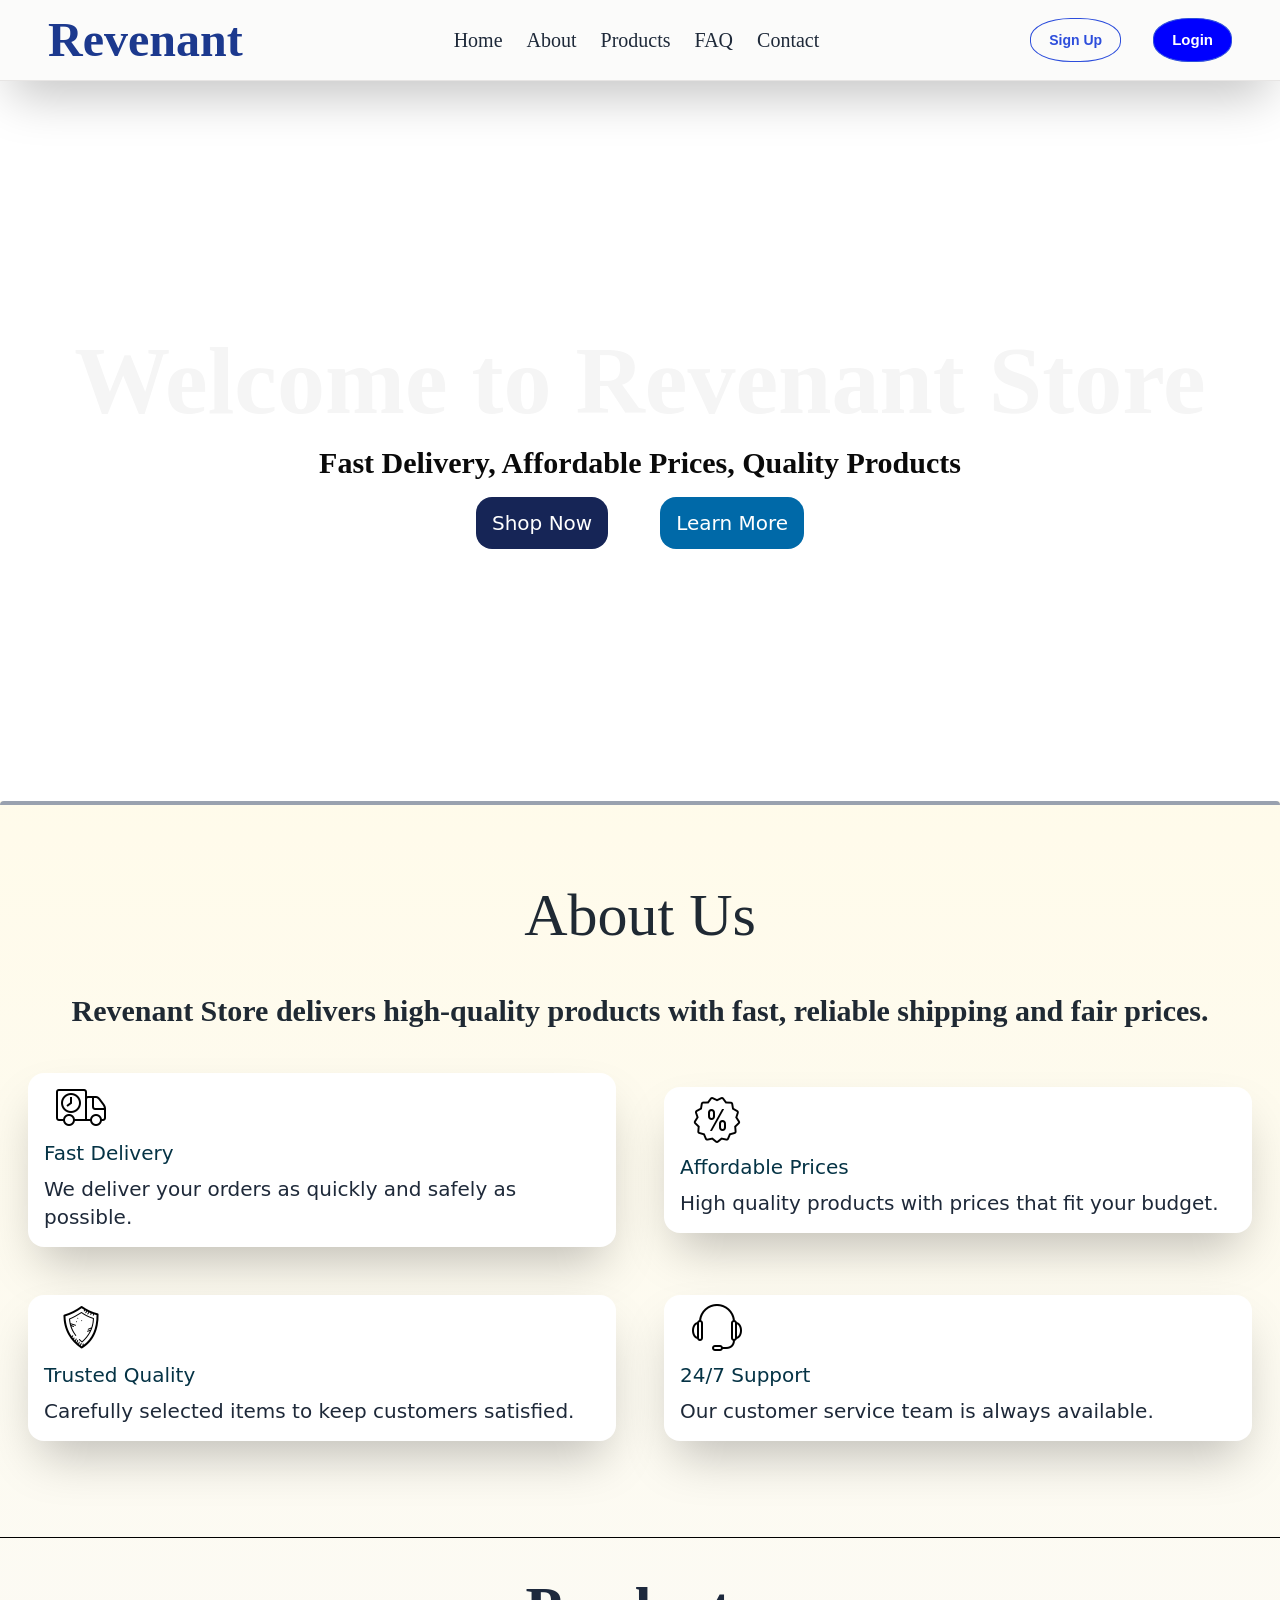
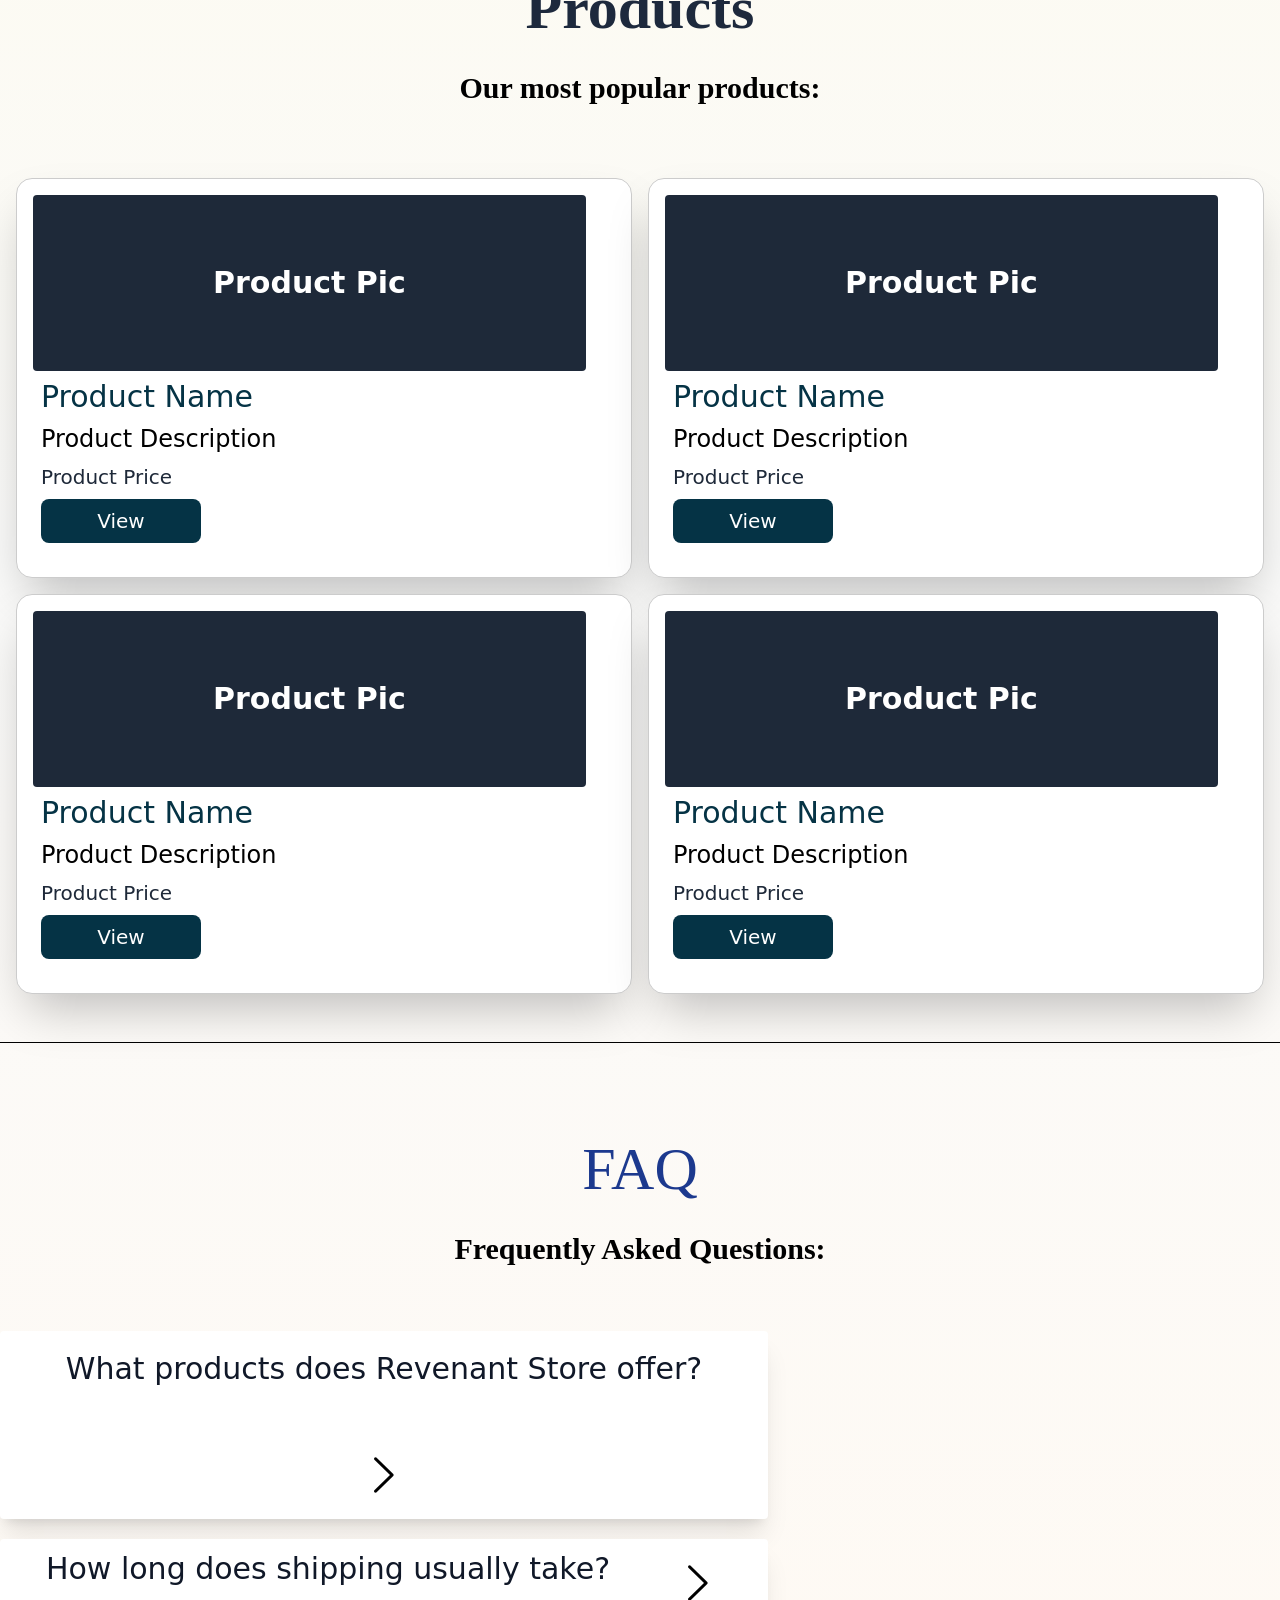
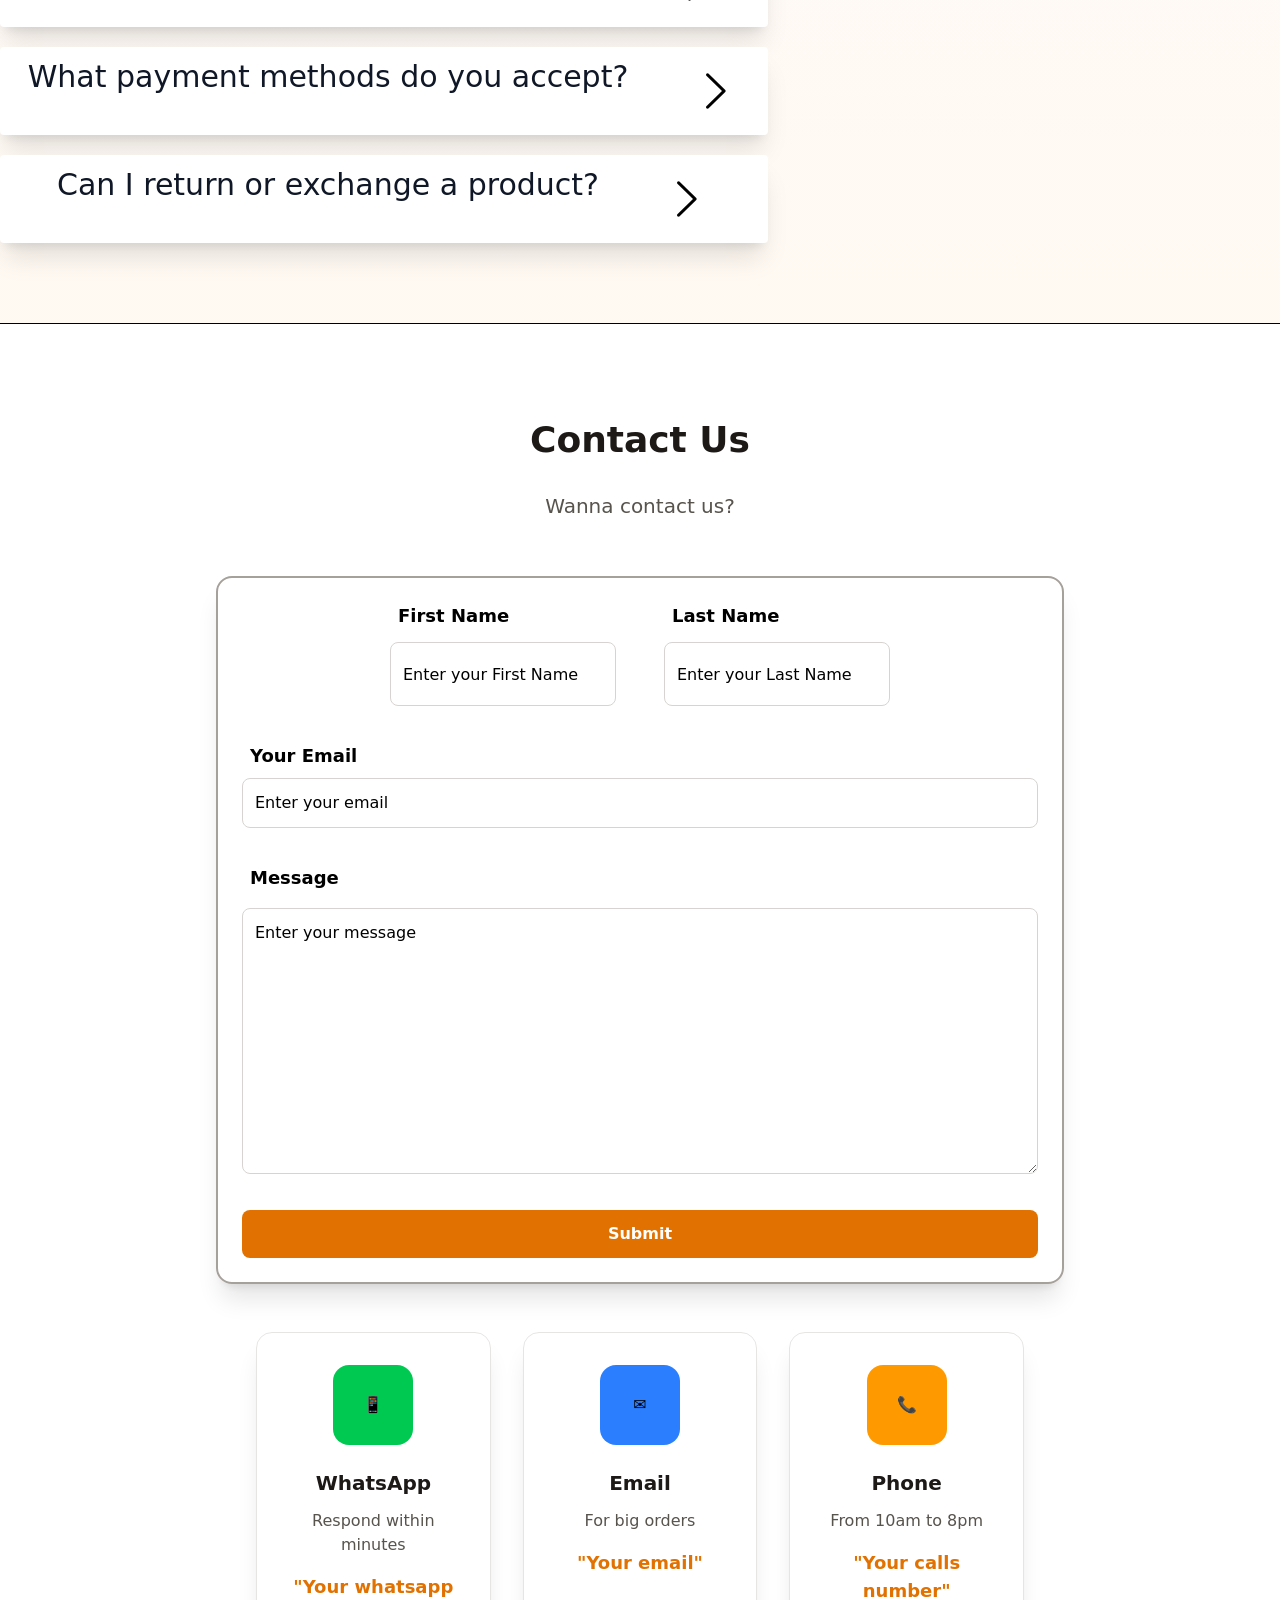
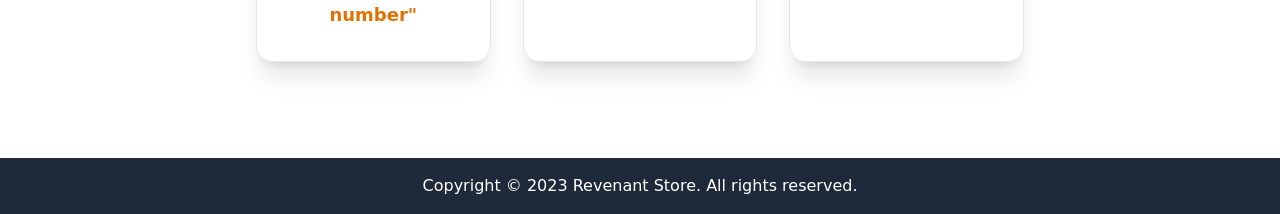
==== commit 0ac87897: "Add files via upload" ====
--- a/index.html
+++ b/index.html
@@ -111,7 +111,7 @@
                         <h4 class="text-3xl text-cyan-950 font-medium m-2">Product Name</h4>
                         <p class="text-2xl text-gr   ay-800 font-medium mx-2 mb-2">Product Description</p>
                         <p class="text-xl text-gray-800 font-medium mx-2 mb-2">Product Price</p>
-                        <button class="bg-cyan-950 text-xl text-white py-2 px-4 w-40 rounded-lg mx-2 mb-2">View</button>
+                        <button class="bg-cyan-950 text-xl text-white py-2 px-4 w-40 rounded-lg mx-2 mb-2 cursor-pointer transition-all ease-in-out duration-350 hover:scale-105">View</button>
                     </div>
                 </div>
                 
@@ -123,7 +123,7 @@
                         <h4 class="text-3xl text-cyan-950 font-medium m-2">Product Name</h4>
                         <p class="text-2xl text-gr   ay-800 font-medium mx-2 mb-2">Product Description</p>
                         <p class="text-xl text-gray-800 font-medium mx-2 mb-2">Product Price</p>
-                        <button class="bg-cyan-950 text-xl text-white py-2 px-4 w-40 rounded-lg mx-2 mb-2">View</button>
+                        <button class="bg-cyan-950 text-xl text-white py-2 px-4 w-40 rounded-lg mx-2 mb-2 cursor-pointer transition-all ease-in-out duration-350 hover:scale-105">View</button>
                     </div>
                 </div>
                 
@@ -135,7 +135,7 @@
                         <h4 class="text-3xl text-cyan-950 font-medium m-2">Product Name</h4>
                         <p class="text-2xl text-gr   ay-800 font-medium mx-2 mb-2">Product Description</p>
                         <p class="text-xl text-gray-800 font-medium mx-2 mb-2">Product Price</p>
-                        <button class="bg-cyan-950 text-xl text-white py-2 px-4 w-40 rounded-lg mx-2 mb-2">View</button>
+                        <button class="bg-cyan-950 text-xl text-white py-2 px-4 w-40 rounded-lg mx-2 mb-2 cursor-pointer transition-all ease-in-out duration-350 hover:scale-105">View</button>
                     </div>
                 </div>
                 <div class="product-card max-lg:max-w-2xl max-lg:hidden bg-white p-4 rounded-2xl shadow-2xl flex flex-col">
@@ -146,7 +146,7 @@
                         <h4 class="text-3xl text-cyan-950 font-medium m-2">Product Name</h4>
                         <p class="text-2xl text-gr   ay-800 font-medium mx-2 mb-2">Product Description</p>
                         <p class="text-xl text-gray-800 font-medium mx-2 mb-2">Product Price</p>
-                        <button class="bg-cyan-950 text-xl text-white py-2 px-4 w-40 rounded-lg mx-2 mb-2">View</button>
+                        <button class="bg-cyan-950 text-xl text-white py-2 px-4 w-40 rounded-lg mx-2 mb-2 cursor-pointer transition-all ease-in-out duration-350 hover:scale-105">View</button>
                     </div>
                 </div>
                 
@@ -212,12 +212,45 @@
     <hr>
     <!-- Contact Section -->
     <section class="py-24 relative z-10" id="Contact">
-        <div class="max-w-4xl mx-auto px-6 text-center">
-            <div>
+        <div class="max-w-4xl mx-auto px-6 ">
+            <div class="text-center">
                 <h2 class="text-4xl font-bold text-stone-900 mb-8">Contact Us</h2>
-                <p class="text-stone-600 mb-16 max-w-2xl mx-auto text-xl">Wanna contact us?</p>
-            </div>
-            <div class="grid md:grid-cols-3 gap-8 max-w-3xl mx-auto">
+                <p class="text-stone-600 mb-14 max-w-2xl mx-auto text-xl">Wanna contact us?</p>
+            </div>
+            <form class="shadow-xl mb-8 p-6 bg-white/90 backdrop-blur-sm border-2 border-stone-400 rounded-2xl flex flex-col gap-5" action="">
+                <div class="flex max-md:flex-col max-md:gap-4 justify-center items-center gap-12">
+                    <div class="flex flex-col">
+                        <label class=" mb-1 ml-2 text-lg font-bold " for="Fname">First Name</label>
+                        <input type="text" name="Fname" id="Fname" placeholder="Enter your First Name" required class="mt-2 border h-16  border-stone-300 p-3 rounded-lg mb-4
+                            transition-all duration-300 ease-in-out
+                            focus:border-blue-600 focus:outline-none
+                            focus:ring-2 focus:ring-blue-200">
+                    </div>
+                    <div class="flex flex-col">
+                        <label class="mb-1 ml-2 text-lg font-bold " for="Lname">Last Name</label>
+                        <input type="text" name="Lname" id="Lname" placeholder="Enter your Last Name" required class="mt-2 border h-16 border-stone-300 w-full p-3 rounded-lg mb-4
+                            transition-all duration-300 ease-in-out
+                            focus:border-blue-600 focus:outline-none
+                            focus:ring-2 focus:ring-blue-200">
+                    </div>
+               </div>
+                <div class="flex flex-col">
+                    <label class="block mb-2 ml-2 text-lg font-bold " for="Email">Your Email</label>
+                    <input type="email" name="Email" id="Email" placeholder="Enter your email" required class="border border-stone-300 w-full p-3 rounded-lg mb-4
+                        transition-all duration-300 ease-in-out
+                        focus:border-blue-600 focus:outline-none
+                        focus:ring-2 focus:ring-blue-200">    
+               </div>
+               <div class="flex flex-col">
+                    <label class="block mb-2 ml-2 text-lg font-bold " for="Message">Message</label>
+                    <textarea name="Message" id="Message" cols="25" rows="10" placeholder="Enter your message" required class="mt-2 border border-stone-300 w-full p-3 rounded-lg mb-4
+                        transition-all duration-300 ease-in-out
+                        focus:border-blue-600 focus:outline-none
+                        focus:ring-2 focus:ring-blue-200"></textarea>   
+               </div>
+               <button class="bg-amber-600 hover:bg-amber-700 cursor-pointer transition-all duration-350 ease-in-out text-white font-bold py-3 px-6 rounded-lg" type="submit">Submit</button>
+            </form>
+            <div class="grid md:grid-cols-3 gap-8 max-w-3xl mx-auto mt-12">
             <!-- WhatsApp -->
                 <a href="#Contact" class="group bg-white/90 backdrop-blur-sm p-8 rounded-2xl border border-stone-200 shadow-xl hover:shadow-2xl hover:border-amber-300 transition-all duration-500 flex flex-col items-center text-center">
                     <div class="w-20 h-20 bg-green-500 rounded-2xl flex items-center justify-center mb-6 group-hover:scale-110 transition-transform">
--- a/output.css
+++ b/output.css
@@ -17,7 +17,9 @@
     --color-cyan-950: oklch(30.2% 0.056 229.695);
     --color-sky-700: oklch(50% 0.134 242.749);
     --color-sky-800: oklch(44.3% 0.11 240.79);
+    --color-blue-200: oklch(88.2% 0.059 254.128);
     --color-blue-500: oklch(62.3% 0.214 259.815);
+    --color-blue-600: oklch(54.6% 0.245 262.881);
     --color-blue-800: oklch(42.4% 0.199 265.638);
     --color-blue-900: oklch(37.9% 0.146 265.522);
     --color-blue-950: oklch(28.2% 0.091 267.935);
@@ -32,11 +34,14 @@
     --color-neutral-950: oklch(14.5% 0 0);
     --color-stone-50: oklch(98.5% 0.001 106.423);
     --color-stone-200: oklch(92.3% 0.003 48.717);
+    --color-stone-300: oklch(86.9% 0.005 56.366);
+    --color-stone-400: oklch(70.9% 0.01 56.259);
     --color-stone-600: oklch(44.4% 0.011 73.639);
     --color-stone-900: oklch(21.6% 0.006 56.043);
     --color-black: #000;
     --color-white: #fff;
     --spacing: 0.25rem;
+    --container-xs: 20rem;
     --container-2xl: 42rem;
     --container-3xl: 48rem;
     --container-4xl: 56rem;
@@ -239,6 +244,9 @@
   .bottom-2 {
     bottom: calc(var(--spacing) * 2);
   }
+  .left-0 {
+    left: calc(var(--spacing) * 0);
+  }
   .left-5 {
     left: calc(var(--spacing) * 5);
   }
@@ -260,6 +268,21 @@
   .mx-auto {
     margin-inline: auto;
   }
+  .mt-2 {
+    margin-top: calc(var(--spacing) * 2);
+  }
+  .mt-7 {
+    margin-top: calc(var(--spacing) * 7);
+  }
+  .mt-12 {
+    margin-top: calc(var(--spacing) * 12);
+  }
+  .mr-4 {
+    margin-right: calc(var(--spacing) * 4);
+  }
+  .mb-1 {
+    margin-bottom: calc(var(--spacing) * 1);
+  }
   .mb-2 {
     margin-bottom: calc(var(--spacing) * 2);
   }
@@ -281,18 +304,39 @@
   .mb-12 {
     margin-bottom: calc(var(--spacing) * 12);
   }
+  .mb-14 {
+    margin-bottom: calc(var(--spacing) * 14);
+  }
   .mb-16 {
     margin-bottom: calc(var(--spacing) * 16);
   }
+  .ml-2 {
+    margin-left: calc(var(--spacing) * 2);
+  }
+  .block {
+    display: block;
+  }
   .flex {
     display: flex;
   }
   .grid {
     display: grid;
   }
+  .table {
+    display: table;
+  }
+  .h-1 {
+    height: calc(var(--spacing) * 1);
+  }
   .h-5 {
     height: calc(var(--spacing) * 5);
   }
+  .h-14 {
+    height: calc(var(--spacing) * 14);
+  }
+  .h-16 {
+    height: calc(var(--spacing) * 16);
+  }
   .h-20 {
     height: calc(var(--spacing) * 20);
   }
@@ -308,9 +352,18 @@
   .min-h-screen {
     min-height: 100vh;
   }
+  .w-1 {
+    width: calc(var(--spacing) * 1);
+  }
+  .w-1\/2 {
+    width: calc(1/2 * 100%);
+  }
   .w-10 {
     width: calc(var(--spacing) * 10);
   }
+  .w-12 {
+    width: calc(var(--spacing) * 12);
+  }
   .w-20 {
     width: calc(var(--spacing) * 20);
   }
@@ -335,17 +388,32 @@
   .max-w-7xl {
     max-width: var(--container-7xl);
   }
+  .max-w-20 {
+    max-width: calc(var(--spacing) * 20);
+  }
+  .max-w-xs {
+    max-width: var(--container-xs);
+  }
+  .border-collapse {
+    border-collapse: collapse;
+  }
   .transform {
     transform: var(--tw-rotate-x,) var(--tw-rotate-y,) var(--tw-rotate-z,) var(--tw-skew-x,) var(--tw-skew-y,);
   }
   .cursor-pointer {
     cursor: pointer;
   }
+  .resize {
+    resize: both;
+  }
   .grid-cols-2 {
     grid-template-columns: repeat(2, minmax(0, 1fr));
   }
   .flex-col {
     flex-direction: column;
+  }
+  .flex-row {
+    flex-direction: row;
   }
   .flex-wrap {
     flex-wrap: wrap;
@@ -411,6 +479,22 @@
     border-style: var(--tw-border-style);
     border-width: 1px;
   }
+  .border-1 {
+    border-style: var(--tw-border-style);
+    border-width: 1px;
+  }
+  .border-2 {
+    border-style: var(--tw-border-style);
+    border-width: 2px;
+  }
+  .border-4 {
+    border-style: var(--tw-border-style);
+    border-width: 4px;
+  }
+  .border-s-200 {
+    border-inline-start-style: var(--tw-border-style);
+    border-inline-start-width: 200px;
+  }
   .border-t-4 {
     border-top-style: var(--tw-border-style);
     border-top-width: 4px;
@@ -425,9 +509,18 @@
   .border-stone-200 {
     border-color: var(--color-stone-200);
   }
+  .border-stone-300 {
+    border-color: var(--color-stone-300);
+  }
+  .border-stone-400 {
+    border-color: var(--color-stone-400);
+  }
   .bg-amber-500 {
     background-color: var(--color-amber-500);
   }
+  .bg-amber-600 {
+    background-color: var(--color-amber-600);
+  }
   .bg-black {
     background-color: var(--color-black);
   }
@@ -451,6 +544,9 @@
   }
   .bg-sky-700 {
     background-color: var(--color-sky-700);
+  }
+  .bg-stone-50 {
+    background-color: var(--color-stone-50);
   }
   .bg-stone-50\/80 {
     background-color: color-mix(in srgb, oklch(98.5% 0.001 106.423) 80%, transparent);
@@ -480,6 +576,10 @@
     --tw-gradient-via-stops: var(--tw-gradient-position), var(--tw-gradient-from) var(--tw-gradient-from-position), var(--tw-gradient-via) var(--tw-gradient-via-position), var(--tw-gradient-to) var(--tw-gradient-to-position);
     --tw-gradient-stops: var(--tw-gradient-via-stops);
   }
+  .to-orange-50 {
+    --tw-gradient-to: var(--color-orange-50);
+    --tw-gradient-stops: var(--tw-gradient-via-stops, var(--tw-gradient-position), var(--tw-gradient-from) var(--tw-gradient-from-position), var(--tw-gradient-to) var(--tw-gradient-to-position));
+  }
   .to-orange-50\/70 {
     --tw-gradient-to: color-mix(in srgb, oklch(98% 0.016 73.684) 70%, transparent);
     @supports (color: color-mix(in lab, red, red)) {
@@ -499,6 +599,9 @@
   .p-5 {
     padding: calc(var(--spacing) * 5);
   }
+  .p-6 {
+    padding: calc(var(--spacing) * 6);
+  }
   .p-8 {
     padding: calc(var(--spacing) * 8);
   }
@@ -528,6 +631,9 @@
   }
   .text-center {
     text-align: center;
+  }
+  .text-left {
+    text-align: left;
   }
   .text-start {
     text-align: start;
@@ -629,6 +735,9 @@
   .text-white {
     color: var(--color-white);
   }
+  .underline {
+    text-decoration-line: underline;
+  }
   .shadow-2xl {
     --tw-shadow: 0 25px 50px -12px var(--tw-shadow-color, rgb(0 0 0 / 0.25));
     box-shadow: var(--tw-inset-shadow), var(--tw-inset-ring-shadow), var(--tw-ring-offset-shadow), var(--tw-ring-shadow), var(--tw-shadow);
@@ -636,6 +745,10 @@
   .shadow-xl {
     --tw-shadow: 0 20px 25px -5px var(--tw-shadow-color, rgb(0 0 0 / 0.1)), 0 8px 10px -6px var(--tw-shadow-color, rgb(0 0 0 / 0.1));
     box-shadow: var(--tw-inset-shadow), var(--tw-inset-ring-shadow), var(--tw-ring-offset-shadow), var(--tw-ring-shadow), var(--tw-shadow);
+  }
+  .outline {
+    outline-style: var(--tw-outline-style);
+    outline-width: 1px;
   }
   .backdrop-blur-md {
     --tw-backdrop-blur: blur(var(--blur-md));
@@ -647,6 +760,15 @@
     -webkit-backdrop-filter: var(--tw-backdrop-blur,) var(--tw-backdrop-brightness,) var(--tw-backdrop-contrast,) var(--tw-backdrop-grayscale,) var(--tw-backdrop-hue-rotate,) var(--tw-backdrop-invert,) var(--tw-backdrop-opacity,) var(--tw-backdrop-saturate,) var(--tw-backdrop-sepia,);
     backdrop-filter: var(--tw-backdrop-blur,) var(--tw-backdrop-brightness,) var(--tw-backdrop-contrast,) var(--tw-backdrop-grayscale,) var(--tw-backdrop-hue-rotate,) var(--tw-backdrop-invert,) var(--tw-backdrop-opacity,) var(--tw-backdrop-saturate,) var(--tw-backdrop-sepia,);
   }
+  .backdrop-filter {
+    -webkit-backdrop-filter: var(--tw-backdrop-blur,) var(--tw-backdrop-brightness,) var(--tw-backdrop-contrast,) var(--tw-backdrop-grayscale,) var(--tw-backdrop-hue-rotate,) var(--tw-backdrop-invert,) var(--tw-backdrop-opacity,) var(--tw-backdrop-saturate,) var(--tw-backdrop-sepia,);
+    backdrop-filter: var(--tw-backdrop-blur,) var(--tw-backdrop-brightness,) var(--tw-backdrop-contrast,) var(--tw-backdrop-grayscale,) var(--tw-backdrop-hue-rotate,) var(--tw-backdrop-invert,) var(--tw-backdrop-opacity,) var(--tw-backdrop-saturate,) var(--tw-backdrop-sepia,);
+  }
+  .transition {
+    transition-property: color, background-color, border-color, outline-color, text-decoration-color, fill, stroke, --tw-gradient-from, --tw-gradient-via, --tw-gradient-to, opacity, box-shadow, transform, translate, scale, rotate, filter, -webkit-backdrop-filter, backdrop-filter, display, content-visibility, overlay, pointer-events;
+    transition-timing-function: var(--tw-ease, var(--default-transition-timing-function));
+    transition-duration: var(--tw-duration, var(--default-transition-duration));
+  }
   .transition-all {
     transition-property: all;
     transition-timing-function: var(--tw-ease, var(--default-transition-timing-function));
@@ -664,9 +786,21 @@
     --tw-duration: 150ms;
     transition-duration: 150ms;
   }
+  .duration-300 {
+    --tw-duration: 300ms;
+    transition-duration: 300ms;
+  }
+  .duration-350 {
+    --tw-duration: 350ms;
+    transition-duration: 350ms;
+  }
   .duration-500 {
     --tw-duration: 500ms;
     transition-duration: 500ms;
+  }
+  .ease-in-out {
+    --tw-ease: var(--ease-in-out);
+    transition-timing-function: var(--ease-in-out);
   }
   .group-hover\:scale-110 {
     &:is(:where(.group):hover *) {
@@ -678,10 +812,57 @@
       }
     }
   }
+  .hover\:scale-15 {
+    &:hover {
+      @media (hover: hover) {
+        --tw-scale-x: 15%;
+        --tw-scale-y: 15%;
+        --tw-scale-z: 15%;
+        scale: var(--tw-scale-x) var(--tw-scale-y);
+      }
+    }
+  }
+  .hover\:scale-100 {
+    &:hover {
+      @media (hover: hover) {
+        --tw-scale-x: 100%;
+        --tw-scale-y: 100%;
+        --tw-scale-z: 100%;
+        scale: var(--tw-scale-x) var(--tw-scale-y);
+      }
+    }
+  }
+  .hover\:scale-105 {
+    &:hover {
+      @media (hover: hover) {
+        --tw-scale-x: 105%;
+        --tw-scale-y: 105%;
+        --tw-scale-z: 105%;
+        scale: var(--tw-scale-x) var(--tw-scale-y);
+      }
+    }
+  }
+  .hover\:scale-110 {
+    &:hover {
+      @media (hover: hover) {
+        --tw-scale-x: 110%;
+        --tw-scale-y: 110%;
+        --tw-scale-z: 110%;
+        scale: var(--tw-scale-x) var(--tw-scale-y);
+      }
+    }
+  }
   .hover\:border-amber-300 {
     &:hover {
       @media (hover: hover) {
         border-color: var(--color-amber-300);
+      }
+    }
+  }
+  .hover\:bg-amber-700 {
+    &:hover {
+      @media (hover: hover) {
+        background-color: var(--color-amber-700);
       }
     }
   }
@@ -714,6 +895,39 @@
       }
     }
   }
+  .focus\:border-blue-600 {
+    &:focus {
+      border-color: var(--color-blue-600);
+    }
+  }
+  .focus\:ring-2 {
+    &:focus {
+      --tw-ring-shadow: var(--tw-ring-inset,) 0 0 0 calc(2px + var(--tw-ring-offset-width)) var(--tw-ring-color, currentcolor);
+      box-shadow: var(--tw-inset-shadow), var(--tw-inset-ring-shadow), var(--tw-ring-offset-shadow), var(--tw-ring-shadow), var(--tw-shadow);
+    }
+  }
+  .focus\:ring-blue-200 {
+    &:focus {
+      --tw-ring-color: var(--color-blue-200);
+    }
+  }
+  .focus\:outline {
+    &:focus {
+      outline-style: var(--tw-outline-style);
+      outline-width: 1px;
+    }
+  }
+  .focus\:outline-blue-600 {
+    &:focus {
+      outline-color: var(--color-blue-600);
+    }
+  }
+  .focus\:outline-none {
+    &:focus {
+      --tw-outline-style: none;
+      outline-style: none;
+    }
+  }
   .max-xl\:text-7xl {
     @media (width < 80rem) {
       font-size: var(--text-7xl);
@@ -755,6 +969,21 @@
   .max-md\:grid-cols-1 {
     @media (width < 48rem) {
       grid-template-columns: repeat(1, minmax(0, 1fr));
+    }
+  }
+  .max-md\:flex-col {
+    @media (width < 48rem) {
+      flex-direction: column;
+    }
+  }
+  .max-md\:flex-row {
+    @media (width < 48rem) {
+      flex-direction: row;
+    }
+  }
+  .max-md\:gap-4 {
+    @media (width < 48rem) {
+      gap: calc(var(--spacing) * 4);
     }
   }
   .max-md\:text-2xl {
@@ -893,7 +1122,7 @@
     padding: 16px;
   }
   .arrow {
-    transition: transform 0.2s ease;
+    transition: all 0.2s ease;
   }
   .product-card {
     width: 100%;
@@ -905,7 +1134,6 @@
     transition: all 0.3s ease-in-out;
   }
   .product-card:hover {
-    transform: scale(1.05);
     box-shadow: 0 4px 8px rgba(0, 0, 0, 0.2);
   }
   .nav-menu {
@@ -1099,6 +1327,11 @@
   inherits: false;
   initial-value: 0 0 #0000;
 }
+@property --tw-outline-style {
+  syntax: "*";
+  inherits: false;
+  initial-value: solid;
+}
 @property --tw-backdrop-blur {
   syntax: "*";
   inherits: false;
@@ -1139,6 +1372,10 @@
   syntax: "*";
   inherits: false;
 }
+@property --tw-ease {
+  syntax: "*";
+  inherits: false;
+}
 @property --tw-scale-x {
   syntax: "*";
   inherits: false;
@@ -1153,10 +1390,6 @@
   syntax: "*";
   inherits: false;
   initial-value: 1;
-}
-@property --tw-ease {
-  syntax: "*";
-  inherits: false;
 }
 @layer properties {
   @supports ((-webkit-hyphens: none) and (not (margin-trim: inline))) or ((-moz-orient: inline) and (not (color:rgb(from red r g b)))) {
@@ -1191,6 +1424,7 @@
       --tw-ring-offset-width: 0px;
       --tw-ring-offset-color: #fff;
       --tw-ring-offset-shadow: 0 0 #0000;
+      --tw-outline-style: solid;
       --tw-backdrop-blur: initial;
       --tw-backdrop-brightness: initial;
       --tw-backdrop-contrast: initial;
@@ -1201,10 +1435,10 @@
       --tw-backdrop-saturate: initial;
       --tw-backdrop-sepia: initial;
       --tw-duration: initial;
+      --tw-ease: initial;
       --tw-scale-x: 1;
       --tw-scale-y: 1;
       --tw-scale-z: 1;
-      --tw-ease: initial;
-    }
-  }
-}
+    }
+  }
+}
